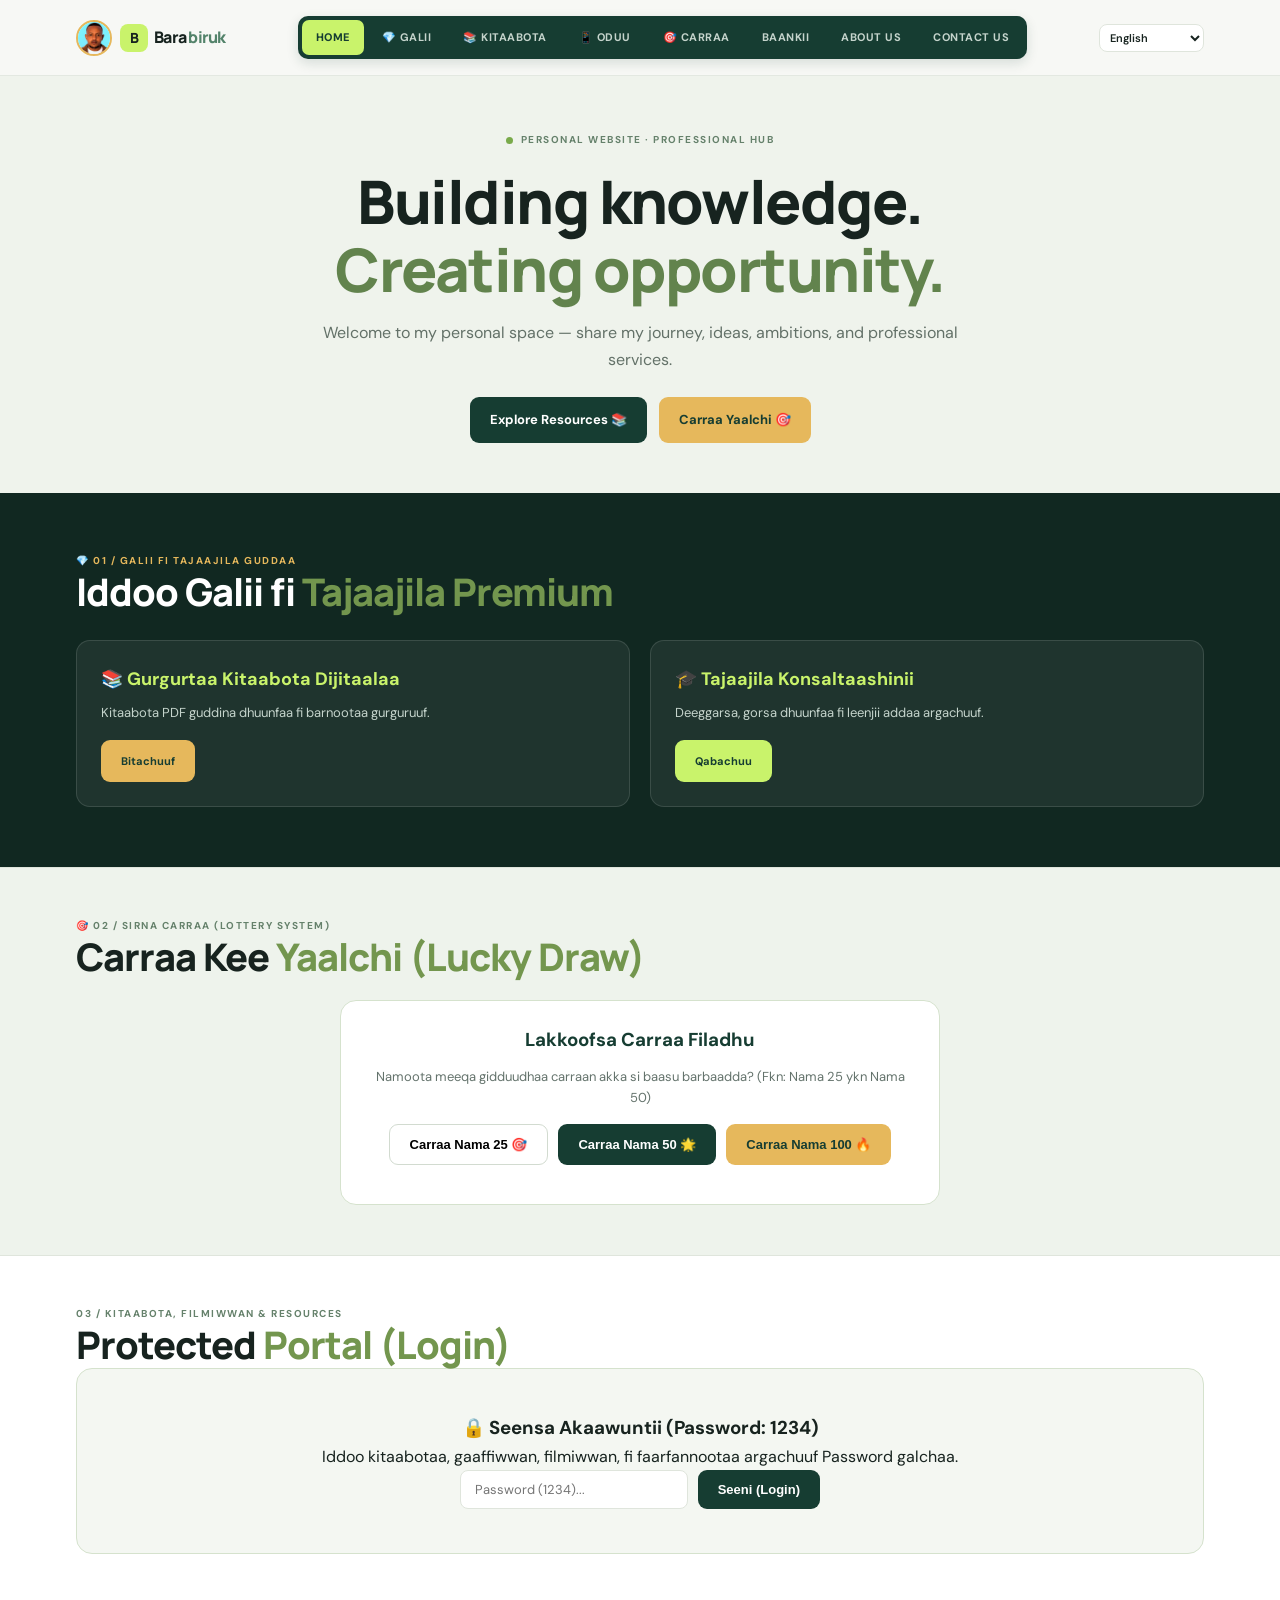
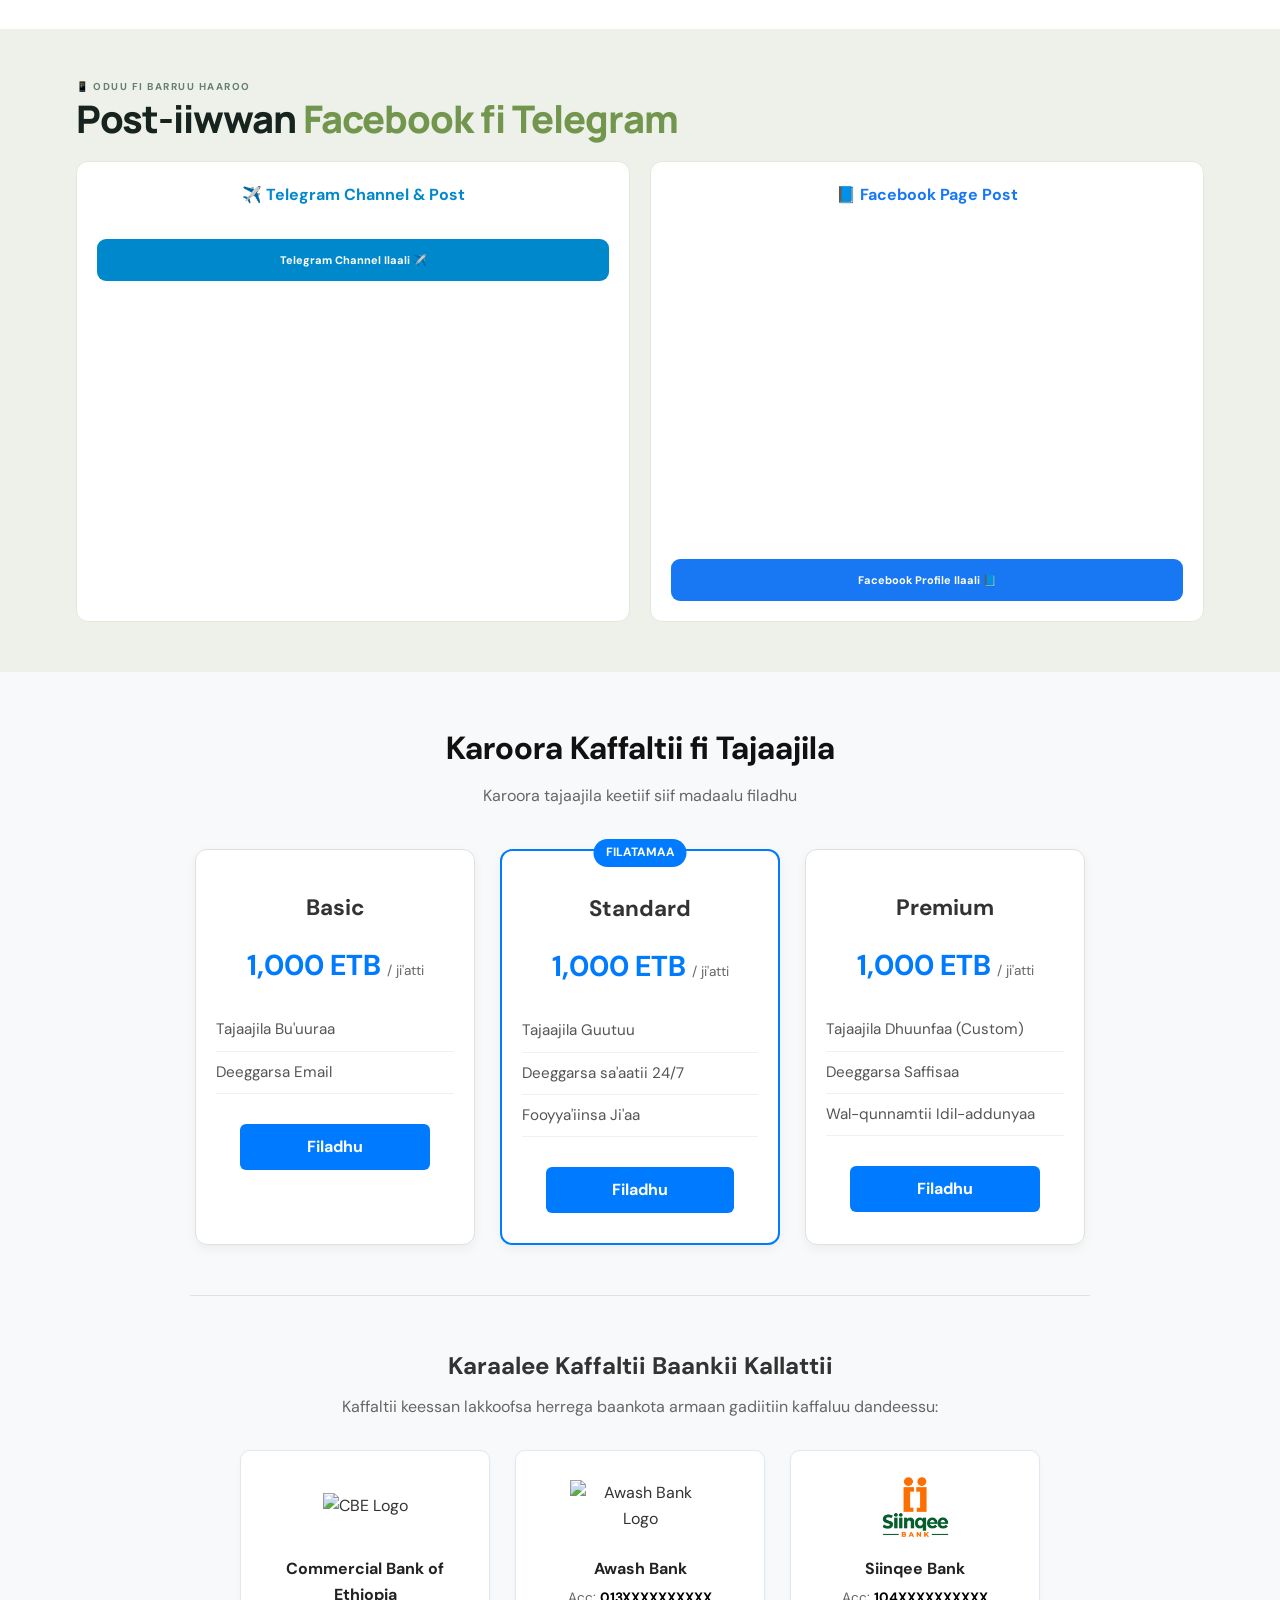
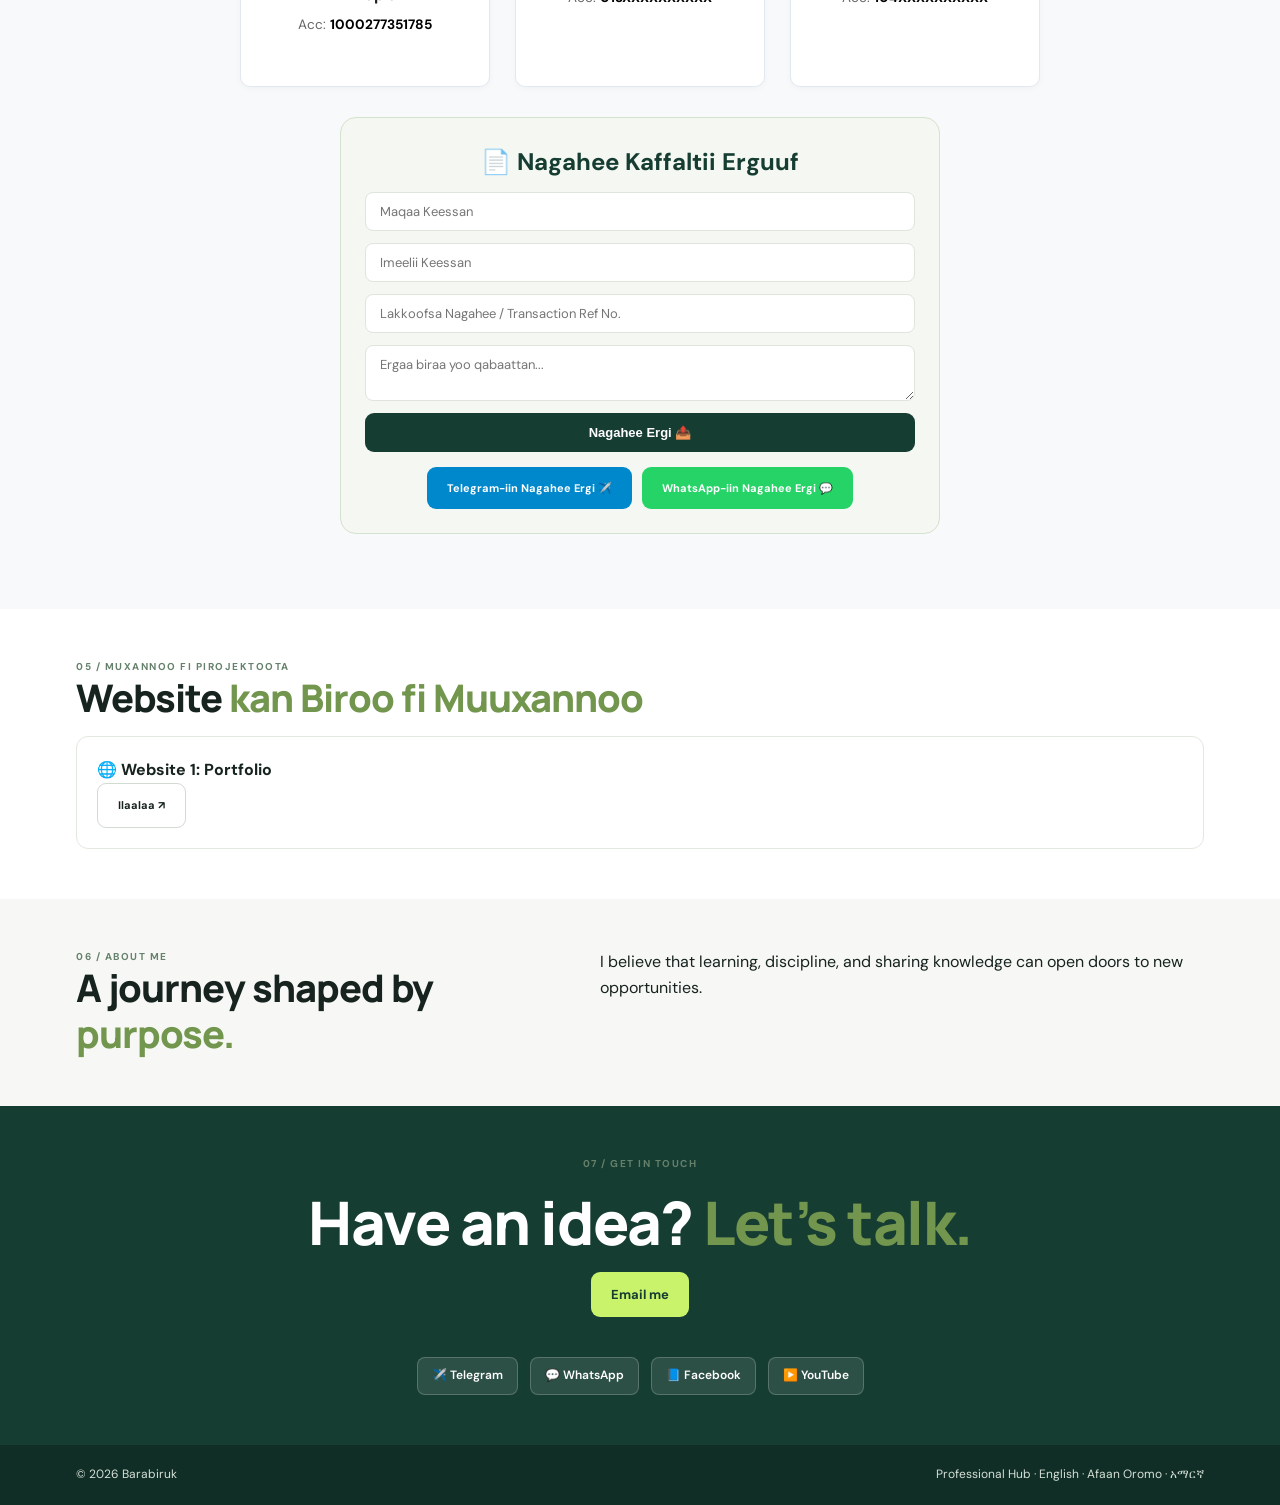
==== index.html @ 803f04e4 "Update index.html" ====
<!doctype html>
<html lang="en">
<head>
  <meta charset="utf-8">
  <meta name="viewport" content="width=device-width, initial-scale=1.0, maximum-scale=1.0, user-scalable=no">
  <meta name="description" content="Barabiruk Connect — Professional Hub">
  <meta name="theme-color" content="#f7f8f5">
  <title>Barabiruk Connect | Professional Hub</title>
  
  <!-- Chapa Checkout Script -->
  <script src="https://checkout.chapa.co/v1/inline.js"></script>

  <style>
    @import url('https://fonts.googleapis.com/css2?family=DM+Sans:wght@400;500;600;700&family=Manrope:wght@400;500;600;700;800&display=swap');

    :root{--ink:#17231f;--muted:#64736c;--paper:#f7f8f5;--green:#c9f36b;--deep:#163d32;--line:#dfe5dc;--white:#fff;--gold:#e6b85c;}
    
    *{box-sizing:border-box; margin:0; padding:0;}
    
    html, body {
      width: 100%;
      max-width: 100%;
      overflow-x: hidden !important;
      scroll-behavior: smooth;
      scroll-padding-top: 80px;
      background: var(--paper);
      color: var(--ink);
      font-family: 'DM Sans', Arial, sans-serif;
      line-height: 1.65;
    }

    #bg-canvas{position:fixed;top:0;left:0;width:100%;height:100%;z-index:-1;pointer-events:none;}

    a{color:inherit;text-decoration:none}
    
    .container{
      width: 100%;
      max-width: 1160px;
      padding-left: 16px;
      padding-right: 16px;
      margin-inline: auto;
    }
    
    .site-header{position:sticky;top:0;z-index:1000;background:rgba(247,248,245,.98);backdrop-filter:blur(14px);-webkit-backdrop-filter:blur(14px);border-bottom:1px solid rgba(223,229,220,.8)}
    .nav{height:75px;display:flex;align-items:center;justify-content:space-between;gap:15px;position:relative}
    
    .brand-group {display:flex; align-items:center; gap:8px;}
    .header-mini-avatar {
      width: 36px;
      height: 36px;
      border-radius: 50%;
      border: 2px solid var(--gold);
      object-fit: cover;
      cursor: pointer;
    }

    .brand{display:inline-flex;align-items:center;gap:6px;font-family:Manrope,sans-serif;font-size:16px;font-weight:800;letter-spacing:-.7px;white-space:nowrap}
    .brand-mark{display:grid;place-items:center;width:28px;height:28px;background:var(--green);border-radius:8px;font-size:14px}
    .brand-accent{color:#53836a;margin-left:2px}
    
    .nav-right{display:flex;align-items:center;gap:8px;}
    
    .custom-styled-navbar {
      display: flex;
      align-items: center;
      background: var(--deep);
      border-radius: 10px;
      padding: 4px;
      gap: 4px !important;
      box-shadow: 0 4px 12px rgba(22, 61, 50, 0.15);
    }

    .custom-styled-navbar .nav-item {
      color: #c5d4cc !important;
      font-weight: 700 !important;
      font-size: 11px !important;
      letter-spacing: 0.5px;
      text-transform: uppercase;
      padding: 8px 14px;
      text-decoration: none;
      border-radius: 7px;
      transition: all 0.25s ease;
      white-space: nowrap;
    }

    .custom-styled-navbar .nav-item:hover {
      color: #ffffff !important;
      background: rgba(255, 255, 255, 0.12);
    }

    .custom-styled-navbar .nav-item.active {
      background: var(--green) !important;
      color: var(--deep) !important;
      font-weight: 800 !important;
    }
    
    .language-picker select{border:1px solid var(--line);border-radius:8px;padding:5px 6px;background:#fff;color:var(--ink);font:600 11px 'DM Sans',sans-serif;cursor:pointer;outline:none}
    .menu-toggle{display:none;background:none;border:0;font-size:24px;color:var(--ink);cursor:pointer;padding:4px}

    .hero{position:relative;overflow:hidden;background:rgba(237,241,233,0.7);padding:50px 0}
    .hero-grid{position:relative;z-index:1;display:block;text-align:center;max-width:700px;margin:0 auto;}
    .eyebrow,.section-kicker{font-size:10px;font-weight:700;letter-spacing:1.5px;color:#65816b}
    .eyebrow{display:inline-flex;align-items:center;gap:8px}
    .eyebrow-dot{width:7px;height:7px;border-radius:50%;background:#79aa4a;display:inline-block}
    .hero h1,.section-title,.contact-inner h2{font-family:Manrope,sans-serif;font-size:clamp(32px,6vw,60px);line-height:1.12;letter-spacing:-1.5px;margin:16px 0 16px;font-weight:800}
    .hero h1 span{color:#62834d}
    .hero-text{color:#637168;font-size:16px;line-height:1.7;margin:0 auto;}
    .hero-actions{display:flex;gap:12px;align-items:center;justify-content:center;margin-top:24px;flex-wrap:wrap}
    
    .button{display:inline-flex;align-items:center;justify-content:center;gap:8px;padding:12px 20px;border-radius:9px;font-size:13px;font-weight:700;transition:transform .2s,background .2s;cursor:pointer;border:none;}
    .button-primary{background:var(--deep);color:#fff}
    .button-quiet{border:1px solid #d2dbd0;background:rgba(255,255,255,.8)}
    .button-gold{background:var(--gold);color:var(--deep);}
    .button-danger{background:#d9534f;color:#fff}

    .monetize-section {
      padding: 60px 0;
      background: #112821;
      color: #fff;
    }
    .monetize-grid {
      display: grid;
      grid-template-columns: repeat(auto-fit, minmax(260px, 1fr));
      gap: 20px;
      margin-top: 25px;
    }
    .monetize-card {
      background: rgba(255,255,255,0.06);
      border: 1px solid rgba(255,255,255,0.12);
      border-radius: 14px;
      padding: 24px;
    }
    .monetize-card h3 { font-size: 18px; color: var(--green); margin-bottom: 8px; }
    .monetize-card p { font-size: 13px; color: #c5d4cc; margin-bottom: 16px; }

    .lottery-section {
      padding: 50px 0;
      background: #eef3ec;
      border-top: 1px solid var(--line);
    }
    .lottery-box {
      background: #fff;
      border: 1px solid #d5e2cd;
      border-radius: 16px;
      padding: 24px;
      max-width: 600px;
      margin: 0 auto;
      text-align: center;
    }
    .lottery-result {
      margin-top: 15px;
      padding: 12px;
      background: #f0f4eb;
      border-radius: 8px;
      font-weight: 700;
      color: var(--deep);
      display: none;
    }

    .portal-section {
      padding: 50px 0;
      background: #ffffff;
      border-top: 1px solid var(--line);
    }
    .portal-box {
      background: #f4f7f2;
      border: 1px solid #d5e2cd;
      border-radius: 16px;
      padding: 24px;
      margin-bottom: 25px;
    }
    .lock-screen {
      text-align: center;
      padding: 20px 10px;
    }
    .password-input-group {
      display: inline-flex;
      gap: 10px;
      max-width: 360px;
      width: 100%;
    }
    .password-input-group input, .form-control, textarea.form-control {
      flex: 1;
      padding: 10px 14px;
      border: 1px solid var(--line);
      border-radius: 8px;
      font-size: 13px;
      outline: none;
      width: 100%;
      font-family: inherit;
    }
    .portal-content {
      display: none;
      margin-top: 20px;
    }
    .portal-grid {
      display: grid;
      grid-template-columns: repeat(auto-fit, minmax(280px, 1fr));
      gap: 20px;
      margin-top: 15px;
    }
    .portal-item {
      background: #fff;
      padding: 20px;
      border-radius: 12px;
      border: 1px solid #e3e8df;
    }

    /* Pricing & Banks Styles */
    .custom-pricing-wrapper {
      background-color: #f8f9fa;
      padding: 50px 20px;
      color: #333;
    }
    .pricing-header { text-align: center; margin-bottom: 40px; }
    .pricing-header h2 { font-size: 2rem; margin-bottom: 8px; color: #111; }
    .pricing-header p { color: #666; font-size: 1rem; }
    .pricing-cards-grid {
      display: flex;
      justify-content: center;
      gap: 25px;
      flex-wrap: wrap;
      max-width: 1100px;
      margin: 0 auto;
    }
    .pricing-card-item {
      background: #ffffff;
      border: 1px solid #e0e0e0;
      border-radius: 12px;
      padding: 30px 20px;
      width: 280px;
      text-align: center;
      position: relative;
      box-shadow: 0 4px 12px rgba(0,0,0,0.05);
      transition: transform 0.3s ease, box-shadow 0.3s ease;
    }
    .pricing-card-item:hover { transform: translateY(-5px); box-shadow: 0 8px 20px rgba(0,0,0,0.1); }
    .pricing-card-item.popular { border: 2px solid #007bff; }
    .badge {
      position: absolute; top: -12px; left: 50%; transform: translateX(-50%);
      background: #007bff; color: #fff; font-size: 0.75rem; font-weight: bold;
      padding: 4px 12px; border-radius: 20px; text-transform: uppercase;
    }
    .pricing-card-item h3 { margin-top: 10px; font-size: 1.4rem; }
    .price-tag { font-size: 1.8rem; font-weight: bold; color: #007bff; margin: 15px 0; }
    .price-tag span { font-size: 0.85rem; color: #666; font-weight: normal; }
    .feature-list { list-style: none; padding: 0; margin: 20px 0 30px 0; text-align: left; }
    .feature-list li { padding: 8px 0; border-bottom: 1px solid #f0f0f0; font-size: 0.95rem; color: #555; }
    .select-plan-btn {
      display: inline-block; width: 80%; padding: 10px 0; background-color: #007bff;
      color: #ffffff; text-decoration: none; border-radius: 6px; font-weight: bold; transition: background-color 0.2s;
    }
    .select-plan-btn:hover { background-color: #0056b3; }

    .section-divider { border: 0; height: 1px; background: #e0e0e0; margin: 50px auto; max-width: 900px; }
    .bank-section-container { text-align: center; max-width: 1000px; margin: 0 auto; }
    .bank-section-container h3 { font-size: 1.5rem; margin-bottom: 8px; }
    .bank-section-container p { color: #666; margin-bottom: 30px; }
    .bank-logos-grid { display: flex; justify-content: center; gap: 25px; flex-wrap: wrap; }
    .bank-box {
      background: #ffffff; border: 1px solid #e2e8f0; border-radius: 10px; padding: 20px;
      width: 250px; display: flex; flex-direction: column; align-items: center; box-shadow: 0 2px 6px rgba(0,0,0,0.03);
    }
    .logo-wrapper { height: 70px; display: flex; align-items: center; justify-content: center; margin-bottom: 15px; }
    .bank-logo-img { max-height: 100%; max-width: 140px; object-fit: contain; }
    .bank-info h4 { margin: 0 0 5px 0; font-size: 1rem; color: #222; }
    .acc-number { font-size: 0.85rem; color: #555; margin: 0; }
    .acc-number span { font-weight: bold; color: #000; }

    .section{padding:50px 0}
    .two-column{display:grid;grid-template-columns:.9fr 1.1fr;gap:30px}
    .section-title{font-size:clamp(26px,4vw,38px);letter-spacing:-1px;margin:0;line-height:1.2}
    .section-title em,.contact-inner h2 em{font-style:normal;color:#73964e}

    .contact-section{background:var(--deep);color:white;padding:50px 0;text-align:center}
    .contact-socials { display: flex; justify-content: center; gap: 12px; margin-top: 20px; flex-wrap: wrap; }
    .contact-social-btn {
      display: inline-flex; align-items: center; gap: 6px; padding: 8px 14px;
      background: rgba(255,255,255,0.1); border: 1px solid rgba(255,255,255,0.2);
      border-radius: 8px; color: #fff; font-size: 12px; font-weight: 600; transition: background 0.2s;
    }
    .contact-social-btn:hover { background: rgba(255,255,255,0.25); }

    .footer{background:#102e26;color:#d5e0d8;padding:20px 0;font-size:12px}
    .footer-inner{display:flex;align-items:center;justify-content:space-between;gap:10px;flex-wrap:wrap}

    @media(max-width:1150px){
      .menu-toggle{display:block !important;}
      .custom-styled-navbar {
        display:none; position:absolute; top:75px; left:0; width:100%;
        background:var(--deep); flex-direction:column; align-items:flex-start !important;
        padding:15px; gap:8px !important; border-bottom:2px solid var(--line);
        box-shadow:0 15px 25px rgba(0,0,0,0.1); z-index:999; border-radius:0;
      }
      .custom-styled-navbar.open{display:flex !important;}
      .custom-styled-navbar .nav-item { width: 100%; text-align: left; padding: 10px 16px; }
      .password-input-group{flex-direction:column;}
    }
  </style>
</head>
<body>

  <canvas id="bg-canvas"></canvas>

  <header class="site-header">
    <div class="container nav">
      <div class="brand-group">
        <img src="bura.jpg" alt="Barabiruk" class="header-mini-avatar" id="profileMenuToggle" onerror="this.src='https://via.placeholder.com/36x36/102a43/ffffff?text=B'">
        <a href="#home" class="brand">
          <span class="brand-mark">B</span>
          <span>Bara<span class="brand-accent">biruk</span></span>
        </a>
      </div>

      <nav class="nav-links custom-styled-navbar" id="navLinks">
        <a href="#home" class="nav-item active" data-i18n="navHome">HOME</a>
        <a href="#monetize" class="nav-item" data-i18n="navIncome">💎 GALII</a>
        <a href="#portal" class="nav-item" data-i18n="navBooks">📚 KITAABOTA</a>
        <a href="#social-feeds" class="nav-item">📱 ODUU</a>
        <a href="#lottery" class="nav-item" data-i18n="navLottery">🎯 CARRAA</a>
        <a href="#payment-and-pricing-section" class="nav-item" data-i18n="navBank">BAANKII</a>
        <a href="#about" class="nav-item" data-i18n="navAbout">ABOUT US</a>
        <a href="#contact" class="nav-item" data-i18n="navContact">CONTACT US</a>
      </nav>
      
      <div class="nav-right">
        <div class="language-picker">
          <select id="languageSelect" aria-label="Select Language">
            <option value="en">English</option>
            <option value="om">Afaan Oromo</option>
            <option value="am">አማርኛ</option>
          </select>
        </div>
        <button class="menu-toggle" id="menuToggle" aria-label="Toggle menu">☰</button>
      </div>
    </div>
  </header>

  <main>
    <section class="hero" id="home">
      <div class="container hero-grid">
        <div class="hero-copy">
          <div class="eyebrow">
            <span class="eyebrow-dot"></span>
            <span data-i18n="eyebrow">PERSONAL WEBSITE · PROFESSIONAL HUB</span>
          </div>
          <h1 data-i18n="heroTitle">Building knowledge.<br><span>Creating opportunity.</span></h1>
          <p class="hero-text" data-i18n="heroText">Welcome to my personal space — share my journey, ideas, ambitions, and professional services.</p>
          <div class="hero-actions">
            <a href="#portal" class="button button-primary" data-i18n="exploreBtn">Explore Resources 📚</a>
            <a href="#lottery" class="button button-gold" data-i18n="tryLotteryBtn">Carraa Yaalchi 🎯</a>
          </div>
        </div>
      </div>
    </section>

    <!-- GALII -->
    <section class="monetize-section" id="monetize">
      <div class="container">
        <div class="section-kicker" style="color:var(--gold);" data-i18n="mKicker">💎 01 / GALII FI TAJAAJILA GUDDAA</div>
        <h2 class="section-title" style="color:#fff;" data-i18n="mTitle">Iddoo Galii fi <em>Tajaajila Premium</em></h2>
        <div class="monetize-grid">
          <div class="monetize-card">
            <h3 data-i18n="mCard1Title">📚 Gurgurtaa Kitaabota Dijitaalaa</h3>
            <p data-i18n="mCard1Text">Kitaabota PDF guddina dhuunfaa fi barnootaa gurguruuf.</p>
            <a href="#payment-and-pricing-section" class="button button-gold" style="font-size:11px;" data-i18n="buyBtn">Bitachuuf</a>
          </div>
          <div class="monetize-card">
            <h3 data-i18n="mCard2Title">🎓 Tajaajila Konsaltaashinii</h3>
            <p data-i18n="mCard2Text">Deeggarsa, gorsa dhuunfaa fi leenjii addaa argachuuf.</p>
            <a href="#contact" class="button button-primary" style="background:var(--green); color:var(--deep); font-size:11px;" data-i18n="bookBtn">Qabachuu</a>
          </div>
        </div>
      </div>
    </section>

    <!-- CARRAA (LOTTERY) -->
    <section class="lottery-section" id="lottery">
      <div class="container">
        <div class="section-kicker" data-i18n="lKicker">🎯 02 / SIRNA CARRAA (LOTTERY SYSTEM)</div>
        <h2 class="section-title" style="margin-bottom:20px;" data-i18n="lTitle">Carraa Kee <em>Yaalchi (Lucky Draw)</em></h2>
        
        <div class="lottery-box">
          <h3 style="color:var(--deep); margin-bottom:10px;" data-i18n="lBoxTitle">Lakkoofsa Carraa Filadhu</h3>
          <p style="font-size:13px; color:var(--muted); margin-bottom:15px;" data-i18n="lBoxSub">Namoota meeqa gidduudhaa carraan akka si baasu barbaadda? (Fkn: Nama 25 ykn Nama 50)</p>
          
          <div style="display:flex; gap:10px; justify-content:center; margin-bottom:15px; flex-wrap:wrap;">
            <button class="button button-quiet" onclick="runLottery(25)" data-i18n="lBtn25">Carraa Nama 25 🎯</button>
            <button class="button button-primary" onclick="runLottery(50)" data-i18n="lBtn50">Carraa Nama 50 🌟</button>
            <button class="button button-gold" onclick="runLottery(100)" data-i18n="lBtn100">Carraa Nama 100 🔥</button>
          </div>

          <div id="lotteryResult" class="lottery-result"></div>
        </div>
      </div>
    </section>

    <!-- PRIVATE PORTAL -->
    <section class="portal-section" id="portal">
      <div class="container">
        <div class="section-kicker" data-i18n="pKicker">03 / KITAABOTA, FILMIWWAN & RESOURCES</div>
        <h2 class="section-title" data-i18n="pTitle">Protected <em>Portal (Login)</em></h2>

        <div class="portal-box" id="lockBox">
          <div class="lock-screen">
            <h3 data-i18n="pLockTitle">🔒 Seensa Akaawuntii (Password: 1234)</h3>
            <p data-i18n="pLockSub">Iddoo kitaabotaa, gaaffiwwan, filmiwwan, fi faarfannootaa argachuuf Password galchaa.</p>
            <div class="password-input-group">
              <input type="password" id="hubPassword" placeholder="Password (1234)...">
              <button class="button button-primary" onclick="loginUser()" data-i18n="loginBtn">Seeni (Login)</button>
            </div>
            <p id="errorMsg" style="color:red; font-size:11px; margin-top:8px; display:none;" data-i18n="pError">Password dogoggora! Irra deebi'aa yaalaa.</p>
          </div>
        </div>

        <div class="portal-content" id="portalContent">
          <div style="display:flex; justify-content:space-between; align-items:center; margin-bottom:20px;">
            <p style="color:var(--deep); font-weight:700;" data-i18n="welcomeMsg">🟢 Baga Gara Dashboard Dhuunfaa Dhuftan!</p>
            <button class="button button-danger" onclick="logoutUser()" data-i18n="logoutBtn">Bahi (Logout) 🚪</button>
          </div>

          <div class="portal-grid">
            <div class="portal-item">
              <h4 data-i18n="pBookTitle">📚 Iddoo Kitaabotaa (PDF)</h4>
              <p data-i18n="pBookSub">Kitaabota PDF buusuuf qophaayeera.</p>
              <div style="display:flex; flex-direction:column; gap:8px; margin-top:10px;">
                <a href="Mindset_ The New Psychology of Success 1_260322_100016.pdf" download class="button button-quiet" style="font-size:11px;">📖 1.Mindset_ The New Psychology of Success download /ማውረድ/ Buusuu 📥</a>
                <a href="Learn the Latest Tech Skills; Advance Your Career _ Udacity(7).PDF" download class="button button-quiet" style="font-size:11px;">📖 2.Learn the Latest Tech Skills  download/ማውረድ/ Buusuu 📥</a>
             </div>
            </div>

            <div class="portal-item">
              <h4 data-i18n="pMovieTitle">🎬 Iddoo Filmiwwanii & Viidiyoo</h4>
              <p data-i18n="pMovieSub">Filmiwwan fi sagantaa barnootaa addaa.</p>
              <div style="margin-top:10px;">
                <iframe style="width:100%; height:160px; border-radius:8px; border:none;" src="https://www.youtube.com/embed/tgbNymZ7vqY" title="Video Player" allowfullscreen></iframe>
              </div>
            </div>

            <div class="portal-item">
              <h4 data-i18n="pMusicTitle">🎵 Faarfannaa / Music Player</h4>
              <p data-i18n="pMusicSub">Faayila sagalee dhaggeeffadhaa:</p>
              <div style="margin-top:10px;">
                <p style="font-size:11px; font-weight:700; color:var(--deep);">🎶 Faarfannaa 01</p>
                <audio controls style="width:100%; margin-top:4px;">
                  <source src="faarfannaa1.mp3" type="audio/mpeg">
                  Browser kee audio kana hin deeggaru.
                </audio>
              </div>
            </div>
          </div>
        </div>
      </div>
    </section>

    <!-- SOCIAL MEDIA FEEDS SECTION (FIXED EMBEDS) -->
    <section class="section" id="social-feeds" style="background:#edf1e9;">
      <div class="container">
        <div class="section-kicker">📱 ODUU FI BARRUU HAAROO</div>
        <h2 class="section-title">Post-iiwwan <em>Facebook fi Telegram</em></h2>
        
        <div class="portal-grid" style="margin-top:20px;">
          <!-- TELEGRAM BOX -->
          <div class="portal-item" style="text-align:center;">
            <h3 style="color:#0088cc; margin-bottom:15px; font-size:16px;">✈️ Telegram Channel & Post</h3>
            <div style="display:flex; justify-content:center; overflow:hidden; border-radius:8px;">
              <script async src="https://telegram.org/js/telegram-widget.js?22" data-telegram-post="BRKJMBLCH/1" data-width="100%"></script>
            </div>
            <div style="margin-top:15px;">
              <a href="https://t.me/BRKJMBLCH" target="_blank" class="button" style="background:#0088cc; color:#fff; font-size:11px; width:100%;">Telegram Channel Ilaali ✈️</a>
            </div>
          </div>

          <!-- FACEBOOK BOX -->
          <div class="portal-item" style="text-align:center;">
            <h3 style="color:#1877f2; margin-bottom:15px; font-size:16px;">📘 Facebook Page Post</h3>
            <div style="width:100%; overflow:hidden; display:flex; justify-content:center;">
              <iframe src="https://www.facebook.com/plugins/post.php?href=https%3A%2F%2Fwww.facebook.com%2Fbiruk.ajema.92&show_text=true&width=300" width="100%" height="320" style="border:none;overflow:hidden;max-width:500px;" scrolling="no" frameborder="0" allowfullscreen="true" allow="autoplay; clipboard-write; encrypted-media; picture-in-picture; web-share"></iframe>
            </div>
            <div style="margin-top:15px;">
              <a href="https://www.facebook.com/biruk.ajema.92" target="_blank" class="button" style="background:#1877f2; color:#fff; font-size:11px; width:100%;">Facebook Profile Ilaali 📘</a>
            </div>
          </div>
        </div>
      </div>
    </section>

    <!-- SECTION PRICING & BANK DETAILS -->
    <section id="payment-and-pricing-section" class="custom-pricing-wrapper">
      <div class="pricing-header">
        <h2>Karoora Kaffaltii fi Tajaajila</h2>
        <p>Karoora tajaajila keetiif siif madaalu filadhu</p>
      </div>

      <div class="pricing-cards-grid">
        <div class="pricing-card-item">
          <h3>Basic</h3>
          <div class="price-tag">1,000 ETB <span>/ ji'atti</span></div>
          <ul class="feature-list">
            <li>Tajaajila Bu'uuraa</li>
            <li>Deeggarsa Email</li>
          </ul>
          <a href="#bank-details" class="select-plan-btn">Filadhu</a>
        </div>

        <div class="pricing-card-item popular">
          <div class="badge">Filatamaa</div>
          <h3>Standard</h3>
          <div class="price-tag">1,000 ETB <span>/ ji'atti</span></div>
          <ul class="feature-list">
            <li>Tajaajila Guutuu</li>
            <li>Deeggarsa sa'aatii 24/7</li>
            <li>Fooyya'iinsa Ji'aa</li>
          </ul>
          <a href="#bank-details" class="select-plan-btn">Filadhu</a>
        </div>

        <div class="pricing-card-item">
          <h3>Premium</h3>
          <div class="price-tag">1,000 ETB <span>/ ji'atti</span></div>
          <ul class="feature-list">
            <li>Tajaajila Dhuunfaa (Custom)</li>
            <li>Deeggarsa Saffisaa</li>
            <li>Wal-qunnamtii Idil-addunyaa</li>
          </ul>
          <a href="#bank-details" class="select-plan-btn">Filadhu</a>
        </div>
      </div>

      <hr class="section-divider">

      <div id="bank-details" class="bank-section-container">
        <h3>Karaalee Kaffaltii Baankii Kallattii</h3>
        <p>Kaffaltii keessan lakkoofsa herrega baankota armaan gadiitiin kaffaluu dandeessu:</p>

        <div class="bank-logos-grid">
          <!-- CBE -->
          <div class="bank-box">
            <div class="logo-wrapper">
              <img src="https://commons.wikimedia.org/wiki/Special:FilePath/LOGO_OF_COMMERCIAL_BANK_OF_ETHIOPIA_(BAANKII_DALDALA_ITIYOOPHIYAA).jpg" alt="CBE Logo" class="bank-logo-img">
            </div>
            <div class="bank-info">
              <h4>Commercial Bank of Ethiopia</h4>
              <p class="acc-number">Acc: <span>1000277351785</span></p>
            </div>
          </div>

          <!-- Awash Bank -->
          <div class="bank-box">
            <div class="logo-wrapper">
              <img src="https://commons.wikimedia.org/wiki/Special:FilePath/Awash_International_Bank.png" alt="Awash Bank Logo" class="bank-logo-img">
            </div>
            <div class="bank-info">
              <h4>Awash Bank</h4>
              <p class="acc-number">Acc: <span>013XXXXXXXXXX</span></p>
            </div>
          </div>

          <!-- Siinqee Bank -->
          <div class="bank-box">
            <div class="logo-wrapper">
              <img src="Siinqee.png" alt="Siinqee Bank Logo" class="bank-logo-img">
            </div>
            <div class="bank-info">
              <h4>Siinqee Bank</h4>
              <p class="acc-number">Acc: <span>104XXXXXXXXXX</span></p>
            </div>
          </div>
        </div>

        <div class="portal-box" style="margin-top:30px; text-align:left; max-width:600px; margin-inline:auto;">
          <h3 style="color:var(--deep); margin-bottom:10px; text-align:center;" data-i18n="bFormTitle">📄 Nagahee Kaffaltii Erguuf</h3>
          <form action="https://formspree.io/f/xppqopar" method="POST" style="display:grid; gap:12px;">
            <input type="text" name="name" class="form-control" placeholder="Maqaa Keessan" required id="nameInput">
            <input type="email" name="email" class="form-control" placeholder="Imeelii Keessan" required id="emailInput">
            <input type="text" name="transaction_ref" class="form-control" placeholder="Lakkoofsa Nagahee / Transaction Ref No." required>
            <textarea name="message" class="form-control" rows="2" placeholder="Ergaa biraa yoo qabaattan..."></textarea>
            <button type="submit" class="button button-primary" style="width:100%;" data-i18n="sendReceiptBtn">Nagahee Ergi 📤</button>
          </form>

          <div style="display:flex; gap:10px; flex-wrap:wrap; justify-content:center; margin-top:15px;">
            <a href="https://t.me/BRKJMBLCH" target="_blank" class="button" style="background:#0088cc; color:#fff; font-size:11px;">Telegram-iin Nagahee Ergi ✈️</a>
            <a href="https://wa.me/251900000000?text=Akam,%20nagahee%20kaffaltii%20qabadheen%20dhufe." target="_blank" class="button" style="background:#25D366; color:#fff; font-size:11px;">WhatsApp-iin Nagahee Ergi 💬</a>
          </div>
        </div>
      </div>
    </section>

    <!-- MUXANNOO -->
    <section class="section" id="experience" style="background:#fff;">
      <div class="container">
        <div class="section-kicker" data-i18n="eKicker">05 / MUXANNOO FI PIROJEKTOOTA</div>
        <h2 class="section-title" data-i18n="eTitle">Website <em>kan Biroo fi Muuxannoo</em></h2>
        <div class="portal-grid">
          <div class="portal-item">
            <h4 data-i18n="eSite1">🌐 Website 1: Portfolio</h4>
            <a href="https://barabiruk.github.io" target="_blank" class="button button-quiet" style="font-size:11px;" data-i18n="viewBtn">Ilaalaa ↗</a>
          </div>
        </div>
      </div>
    </section>

    <section class="section" id="about">
      <div class="container two-column">
        <div>
          <div class="section-kicker" data-i18n="aKicker">06 / ABOUT ME</div>
          <h2 class="section-title" data-i18n="aTitle">A journey shaped by <em>purpose.</em></h2>
        </div>
        <div class="section-content">
          <p data-i18n="aText">I believe that learning, discipline, and sharing knowledge can open doors to new opportunities.</p>
        </div>
      </div>
    </section>

    <section class="contact-section" id="contact">
      <div class="container contact-inner">
        <div class="section-kicker" data-i18n="cKicker">07 / GET IN TOUCH</div>
        <h2 data-i18n="cTitle">Have an idea? <em>Let’s talk.</em></h2>
        <a href="mailto:barabiruuk@gmail.com" class="button button-primary" style="background:#c9f36b; color:#163d32; margin-bottom:20px;" data-i18n="cEmailBtn">Email me</a>
        
        <div class="contact-socials">
          <a href="https://t.me/BRKJMBLCH" target="_blank" class="contact-social-btn">✈️ Telegram</a>
          <a href="https://wa.me/251900000000" target="_blank" class="contact-social-btn">💬 WhatsApp</a>
          <a href="https://www.facebook.com/biruk.ajema.92" target="_blank" class="contact-social-btn">📘 Facebook</a>
          <a href="https://youtube.com/@BirukAjemaBalcha" target="_blank" class="contact-social-btn">▶️ YouTube</a>
        </div>
      </div>
    </section>
  </main>

  <footer class="footer">
    <div class="container footer-inner">
      <span>© <span id="year"></span> Barabiruk</span>
      <span>Professional Hub · English · Afaan Oromo · አማርኛ</span>
    </div>
  </footer>

  <script>
    const translations = {
      en: {
        navHome: "HOME", navIncome: "💎 INCOME", navBooks: "📚 BOOKS", navLottery: "🎯 LOTTERY", 
        navBank: "BANK & RECEIPT", navAbout: "ABOUT US", navContact: "CONTACT US",
        eyebrow: "PERSONAL WEBSITE · PROFESSIONAL HUB",
        heroTitle: 'Building knowledge.<br><span>Creating opportunity.</span>',
        heroText: "Welcome to my personal space — share my journey, ideas, ambitions, and professional services.",
        exploreBtn: "Explore Resources 📚", tryLotteryBtn: "Try Lottery 🎯",
        mKicker: "💎 01 / HIGH INCOME & SERVICES", mTitle: 'Income & <em>Premium Services</em>',
        mCard1Title: "📚 Digital Books Store", mCard1Text: "Sell personal growth and educational PDF books.", buyBtn: "Buy Now",
        mCard2Title: "🎓 Consulting Service", mCard2Text: "Get professional support, personal advice, and special training.", bookBtn: "Book Now",
        lKicker: "🎯 02 / LOTTERY SYSTEM", lTitle: 'Try Your <em>Lucky Draw</em>',
        lBoxTitle: "Select Lottery Pool", lBoxSub: "How many participants in your lucky draw? (e.g. 25 or 50 people)",
        lBtn25: "25 People Draw 🎯", lBtn50: "50 People Draw 🌟", lBtn100: "100 People Draw 🔥",
        pKicker: "03 / BOOKS, MOVIES & RESOURCES", pTitle: 'Protected <em>Portal (Login)</em>',
        pLockTitle: "🔒 Account Login (Password: 1234)", pLockSub: "Enter password to access books, questions, movies, and music.",
        loginBtn: "Login", pError: "Incorrect password! Please try again.", welcomeMsg: "🟢 Welcome to your Private Dashboard!",
        logoutBtn: "Logout 🚪", pBookTitle: "📚 Books Library", pBookSub: "PDF books ready for download.", downloadPdfBtn: "Download PDF",
        pMovieTitle: "🎬 Movies & Videos", pMovieSub: "Special movies and educational video content.", watchBtn: "Watch",
        pMusicTitle: "🎵 Gospel & Songs", pMusicSub: "Listen to audio files:",
        bKicker: "04 / PAYMENT & BANK DETAILS", bTitle: 'Three <em>Bank Account Numbers</em>',
        bFormTitle: "📄 Send Payment Receipt", sendReceiptBtn: "Send Receipt 📤",
        eKicker: "05 / EXPERIENCE & PROJECTS", eTitle: 'Other <em>Websites & Experience</em>', eSite1: "🌐 Website 1: Portfolio", viewBtn: "View ↗",
        aKicker: "06 / ABOUT ME", aTitle: 'A journey shaped by <em>purpose.</em>', aText: "I believe that learning, discipline, and sharing knowledge can open doors to new opportunities.",
        cKicker: "07 / GET IN TOUCH", cTitle: 'Have an idea? <em>Let’s talk.</em>', cEmailBtn: "Email me"
      },
      om: {
        navHome: "HOME", navIncome: "💎 GALII", navBooks: "📚 KITAABOTA", navLottery: "🎯 CARRAA", 
        navBank: "BAANKII", navAbout: "ABOUT US", navContact: "CONTACT US",
        eyebrow: "WEBSITE DHUNFAA · PROFESSIONAL HUB",
        heroTitle: 'Beekumsa ijaaruu.<br><span>Carraa uumuu.</span>',
        heroText: "Baga gara iddoo dhuunfaa koo dhuftan — imala koo, yaadota koo, hawwii koo fi tajaajila koo itti qooddachuuf.",
        exploreBtn: "Qabiyyee Ilaali 📚", tryLotteryBtn: "Carraa Yaalchi 🎯",
        mKicker: "💎 01 / GALII FI TAJAAJILA GUDDAA", mTitle: 'Iddoo Galii fi <em>Tajaajila Premium</em>',
        mCard1Title: "📚 Gurgurtaa Kitaabota Dijitaalaa", mCard1Text: "Kitaabota PDF guddina dhuunfaa fi barnootaa gurguruuf.", buyBtn: "Bitachuuf",
        mCard2Title: "🎓 Tajaajila Konsaltaashinii", mCard2Text: "Deeggarsa, gorsa dhuunfaa fi leenjii addaa argachuuf.", bookBtn: "Qabachuu",
        lKicker: "🎯 02 / SIRNA CARRAA (LOTTERY SYSTEM)", lTitle: 'Carraa Kee <em>Yaalchi (Lucky Draw)</em>',
        lBoxTitle: "Lakkoofsa Carraa Filadhu", lBoxSub: "Namoota meeqa gidduudhaa carraan akka si baasu barbaadda? (Fkn: Nama 25 ykn Nama 50)",
        lBtn25: "Carraa Nama 25 🎯", lBtn50: "Carraa Nama 50 🌟", lBtn100: "Carraa Nama 100 🔥",
        pKicker: "03 / KITAABOTA, FILMIWWAN & RESOURCES", pTitle: 'Protected <em>Portal (Login)</em>',
        pLockTitle: "🔒 Seensa Akaawuntii (Password: 1234)", pLockSub: "Iddoo kitaabotaa, gaaffiwwan, filmiwwan, fi faarfannootaa argachuuf Password galchaa.",
        loginBtn: "Seeni", pError: "Password dogoggora! Irra deebi'aa yaalaa.", welcomeMsg: "🟢 Baga Gara Dashboard Dhuunfaa Dhuftan!",
        logoutBtn: "Bahi 🚪", pBookTitle: "📚 Iddoo Kitaabotaa", pBookSub: "Kitaabota PDF buusuuf qophaayeera.", downloadPdfBtn: "PDF Buusuu",
        pMovieTitle: "🎬 Iddoo Filmiwwanii & Viidiyoo", pMovieSub: "Filmiwwan fi sagantaa barnootaa addaa.", watchBtn: "Ilaaluu",
        pMusicTitle: "🎵 Faarfannaa / Sirboota", pMusicSub: "Faayila sagalee dhaggeeffadhaa:",
        bKicker: "04 / KAFFALTII FI BAANKII", bTitle: 'Lakkoofsa <em>Herrega Baankii Sadii</em>',
        bFormTitle: "📄 Nagahee Kaffaltii Erguuf", sendReceiptBtn: "Nagahee Ergi 📤",
        eKicker: "05 / MUXANNOO FI PIROJEKTOOTA", eTitle: 'Website <em>kan Biroo fi Muuxannoo</em>', eSite1: "🌐 Website 1: Portfolio", viewBtn: "Ilaalaa ↗",
        aKicker: "06 / WAA'EE KOO", aTitle: 'Imala kaayyoon <em>qajeelfame.</em>', aText: "Barumsi, of eeggannoon hojjechuu fi beekumsa qooduun carraa haaraa bana.",
        cKicker: "07 / NA QUUNNAMAA", cTitle: 'Yaada qabdaa? <em>Haa haasofnu.</em>', cEmailBtn: "Imeelii naaf ergi"
      },
      am: {
        navHome: "HOME", navIncome: "💎 ገቢ", navBooks: "📚 መጻሕፍት", navLottery: "🎯 ዕድል (ሎተሪ)", 
        navBank: "ባንክ እና ደረሰኝ", navAbout: "ስለ እኔ", navContact: "ያግኙኝ",
        eyebrow: "የ የግል ድረ ገጽ · ፕሮፌሽናል ማዕከል",
        heroTitle: 'እውቀትን መገንባት።<br><span>እድልን መፍጠር።</span>',
        heroText: "ወደ የግል ድረ ገጼ እንኳን በደህና መጡ — ጉዞዬን፣ ሀሳቦቼን፣ ምኞቶቼን እና አገልግሎቶቼን የማካፍልበት ቦታ ነው።",
        exploreBtn: "ይዘቶችን ይመልከቱ 📚", tryLotteryBtn: "ዕድልዎን ይሞክሩ 🎯",
        mKicker: "💎 01 / ከፍተኛ ገቢ እና አገልግሎቶች", mTitle: 'የገቢ እና <em>ፕሪሚየም አገልግሎቶች</em>',
        mCard1Title: "📚 የዲጂታል መጻሕፍት መደብር", mCard1Text: "ለግል እድገትና ትምህርት የሚሆኑ የPDF መጻሕፍትን ለመሸጥ።", buyBtn: "ለመግዛት",
        mCard2Title: "🎓 የካውንስሊንግ አገልግሎት", mCard2Text: "የሙያ ድጋፍ፣ የግል ምክር እና ልዩ ስልጠና ለማግኘት።", bookBtn: "ቀጠሮ ለመያዝ",
        lKicker: "🎯 02 / የዕድል ስነ-ስርዓት (ሎተሪ)", lTitle: 'ዕድልዎን <em>ይሞክሩ (Lucky Draw)</em>',
        lBoxTitle: "የዕድል ቁጥር ይምረጡ", lBoxSub: "ከስንት ሰዎች መካከል ዕድሉ እንዲወጣልዎት ይፈልጋሉ? (ምሳሌ፡ 25 ወይም 50 ሰዎች)",
        lBtn25: "የ25 ሰዎች ዕድል 🎯", lBtn50: "የ50 ሰዎች ዕድል 🌟", lBtn100: "የ100 ሰዎች ዕድል 🔥",
        pKicker: "03 / መጻሕፍት፣ ፊልሞች እና ግብአቶች", pTitle: 'የተጠበቀ <em>ፖርታል (መግቢያ)</em>',
        pLockTitle: "🔒 የመለያ መግቢያ (የይለፍ ቃል፡ 1234)", pLockSub: "መጻሕፍትን፣ ጥያቄዎችን፣ ፊልሞችን እና መዝሙራትን ለማግኘት የይለፍ ቃል ያስገቡ።",
        loginBtn: "ግቡ", pError: "የተሳሳተ የይለፍ ቃል! እባክዎ እንደገና ይሞክሩ።", welcomeMsg: "🟢 ወደ የግል ዳሽቦርድዎ እንኳን በደህና መጡ!",
        logoutBtn: "ውጣ 🚪", pBookTitle: "📚 የመጻሕፍት ቤተ-መጽሐፍት", pBookSub: "የPDF መጻሕፍት ለማውረድ ተዘጋጅተዋል።", downloadPdfBtn: "PDF አውርድ",
        pMovieTitle: "🎬 የፊልሞች እና ቪዲዮዎች ቦታ", pMovieSub: "ልዩ ፊልሞች እና የትምህርት ቪዲዮዎች።", watchBtn: "ይመልከቱ",
        pMusicTitle: "🎵 መዝሙራት / ዘፈኖች", pMusicSub: "የድምፅ ፋይሉን ያዳምጡ፡",
        bKicker: "04 / ክፍያ እና የባንክ መረጃ", bTitle: 'ሦስት <em>የባንክ ሒሳብ ቁጥሮች</em>',
        bFormTitle: "📄 Send Payment Receipt", sendReceiptBtn: "Send Receipt 📤",
        eKicker: "05 / EXPERIENCE & PROJECTS", eTitle: 'Other <em>Websites & Experience</em>', eSite1: "🌐 Website 1: Portfolio", viewBtn: "View ↗",
        aKicker: "06 / ABOUT ME", aTitle: 'A journey shaped by <em>purpose.</em>', aText: "I believe that learning, discipline, and sharing knowledge can open doors to new opportunities.",
        cKicker: "07 / GET IN TOUCH", cTitle: 'Have an idea? <em>Let’s talk.</em>', cEmailBtn: "Email me"
      }
    };

    function setLanguage(lang) {
      const dict = translations[lang] || translations.en;
      document.documentElement.lang = lang;
      
      document.querySelectorAll("[data-i18n]").forEach(el => {
        const key = el.getAttribute("data-i18n");
        if (dict[key] !== undefined) {
          el.innerHTML = dict[key];
        }
      });

      if (lang === "om") {
        document.getElementById("nameInput").placeholder = "Maqaa Keessan";
        document.getElementById("emailInput").placeholder = "Imeelii Keessan";
      } else if (lang === "am") {
        document.getElementById("nameInput").placeholder = "ስምዎ";
        document.getElementById("emailInput").placeholder = "ኢሜይልዎ";
      } else {
        document.getElementById("nameInput").placeholder = "Your Name";
        document.getElementById("emailInput").placeholder = "Your Email";
      }
    }

    document.getElementById("languageSelect").addEventListener("change", e => setLanguage(e.target.value));

    function runLottery(maxLimit) {
      const resultDiv = document.getElementById("lotteryResult");
      resultDiv.style.display = "block";
      const currentLang = document.getElementById("languageSelect").value;
      
      if(currentLang === "am") {
        resultDiv.innerHTML = "🎲 ዕድሉ እየተመረጠ ነው... ይዘጋጁ!";
      } else if(currentLang === "om") {
        resultDiv.innerHTML = "🎲 Carraan filatamaa jira... Qophaa'aa!";
      } else {
        resultDiv.innerHTML = "🎲 Picking a lucky winner... Get ready!";
      }

      setTimeout(() => {
        const luckyNumber = Math.floor(Math.random() * maxLimit) + 1;
        if(currentLang === "am") {
          resultDiv.innerHTML = `🎉 የዕድሉ አሸናፊ፡ <b>ቁጥር #${luckyNumber}</b> (ከ${maxLimit} ሰዎች መካከል የተመረጠ)!`;
        } else if(currentLang === "om") {
          resultDiv.innerHTML = `🎉 Fayyaadamaan Carraa: <b>Lakkoofsa #${luckyNumber}</b> (Gidduu nama ${maxLimit} keessaa filatame)!`;
        } else {
          resultDiv.innerHTML = `🎉 Lucky Winner: <b>Number #${luckyNumber}</b> (Out of ${maxLimit} participants)!`;
        }
      }, 1000);
    }

    function loginUser() {
      const pass = document.getElementById("hubPassword").value;
      if (pass === "1234") {
        document.getElementById("lockBox").style.display = "none";
        document.getElementById("portalContent").style.display = "block";
        localStorage.setItem("isLoggedIn", "true");
      } else {
        document.getElementById("errorMsg").style.display = "block";
      }
    }

    function logoutUser() {
      document.getElementById("lockBox").style.display = "block";
      document.getElementById("portalContent").style.display = "none";
      document.getElementById("hubPassword").value = "";
      localStorage.removeItem("isLoggedIn");
    }

    if (localStorage.getItem("isLoggedIn") === "true") {
      document.getElementById("lockBox").style.display = "none";
      document.getElementById("portalContent").style.display = "block";
    }

    const menuToggle = document.getElementById("menuToggle");
    const profileMenuToggle = document.getElementById("profileMenuToggle");
    const navLinks = document.getElementById("navLinks");

    function toggleMenu(e) {
      e.stopPropagation();
      navLinks.classList.toggle("open");
    }

    if (menuToggle) menuToggle.addEventListener("click", toggleMenu);
    if (profileMenuToggle) profileMenuToggle.addEventListener("click", profileMenuToggle ? toggleMenu : null);

    document.addEventListener("click", (e) => {
      if (navLinks && !navLinks.contains(e.target) && (!menuToggle || !menuToggle.contains(e.target)) && (!profileMenuToggle || !profileMenuToggle.contains(e.target))) {
        navLinks.classList.remove("open");
      }
    });

    if (navLinks) {
      navLinks.querySelectorAll("a").forEach(a => a.addEventListener("click", (e) => {
        navLinks.classList.remove("open");
        navLinks.querySelectorAll("a").forEach(link => link.classList.remove("active"));
        e.target.classList.add("active");
      }));
    }

    document.getElementById("year").textContent = new Date().getFullYear();
  </script>
</body>
</html>
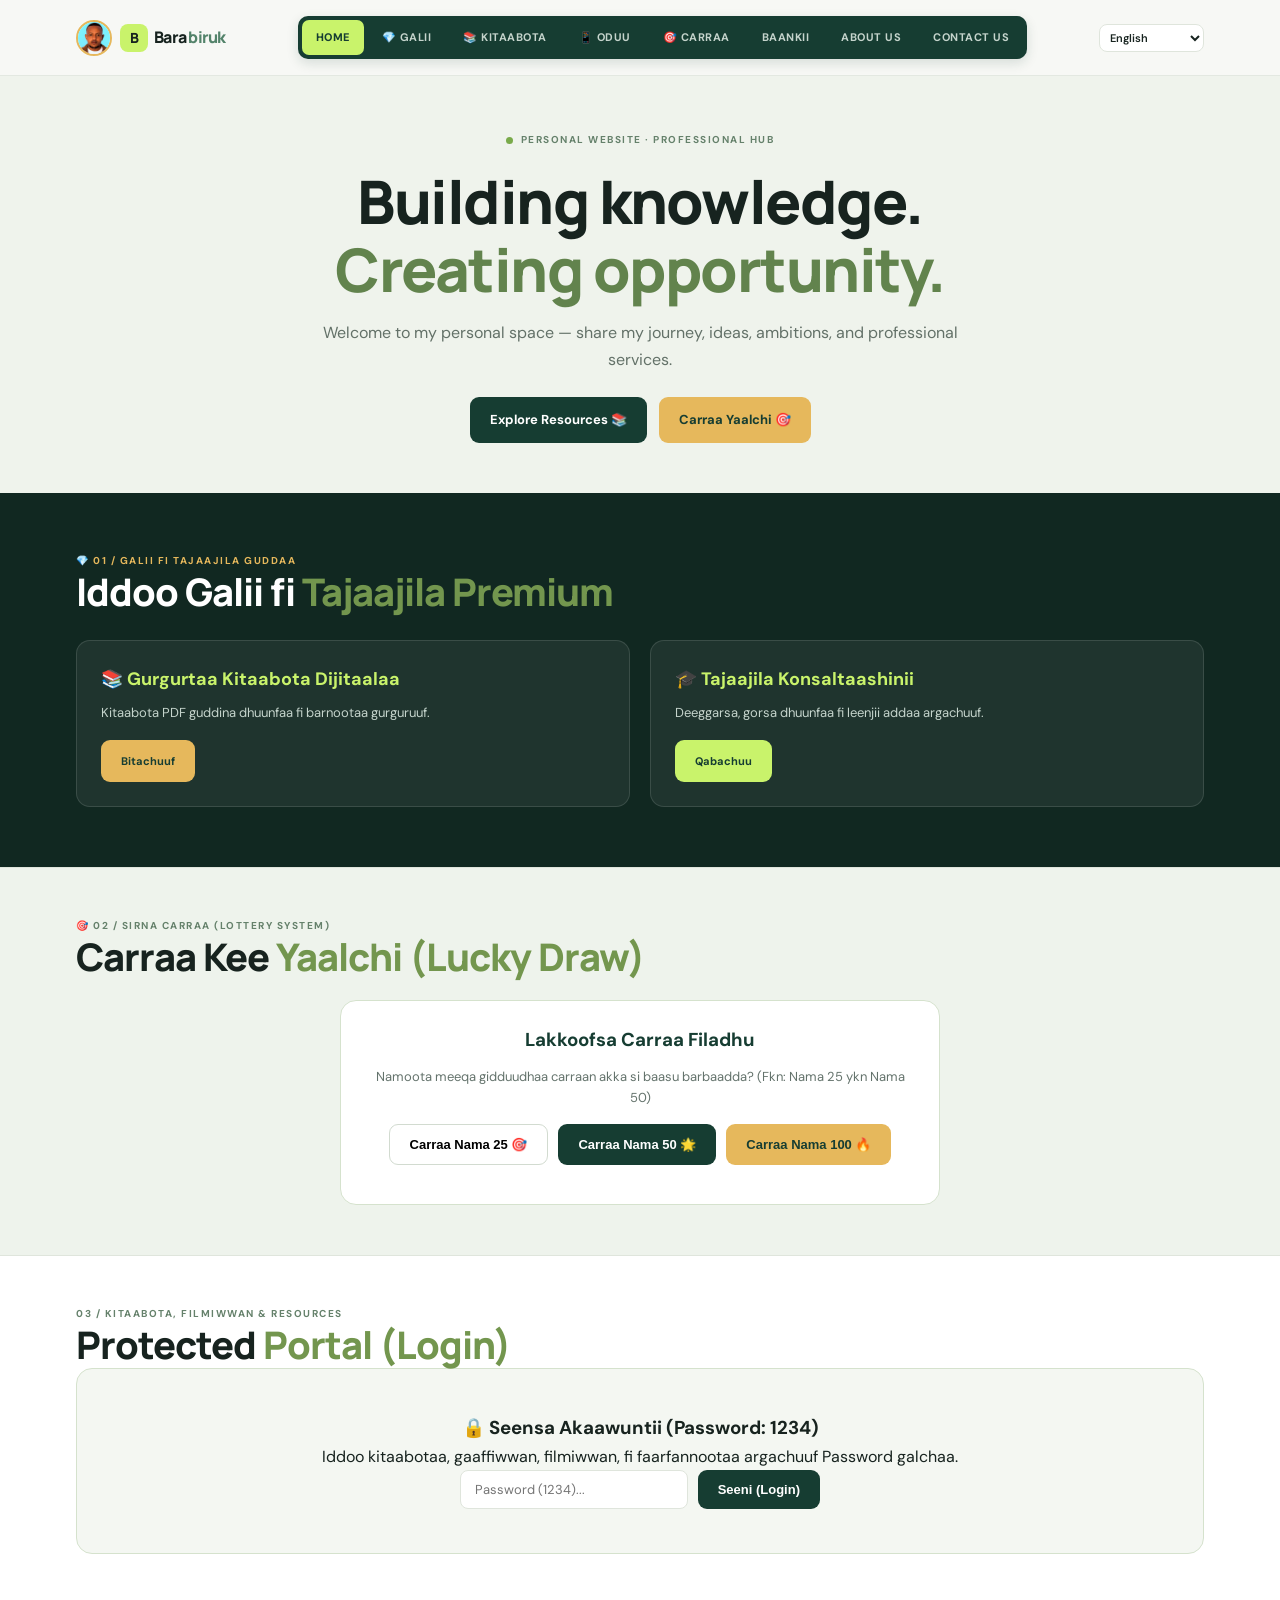
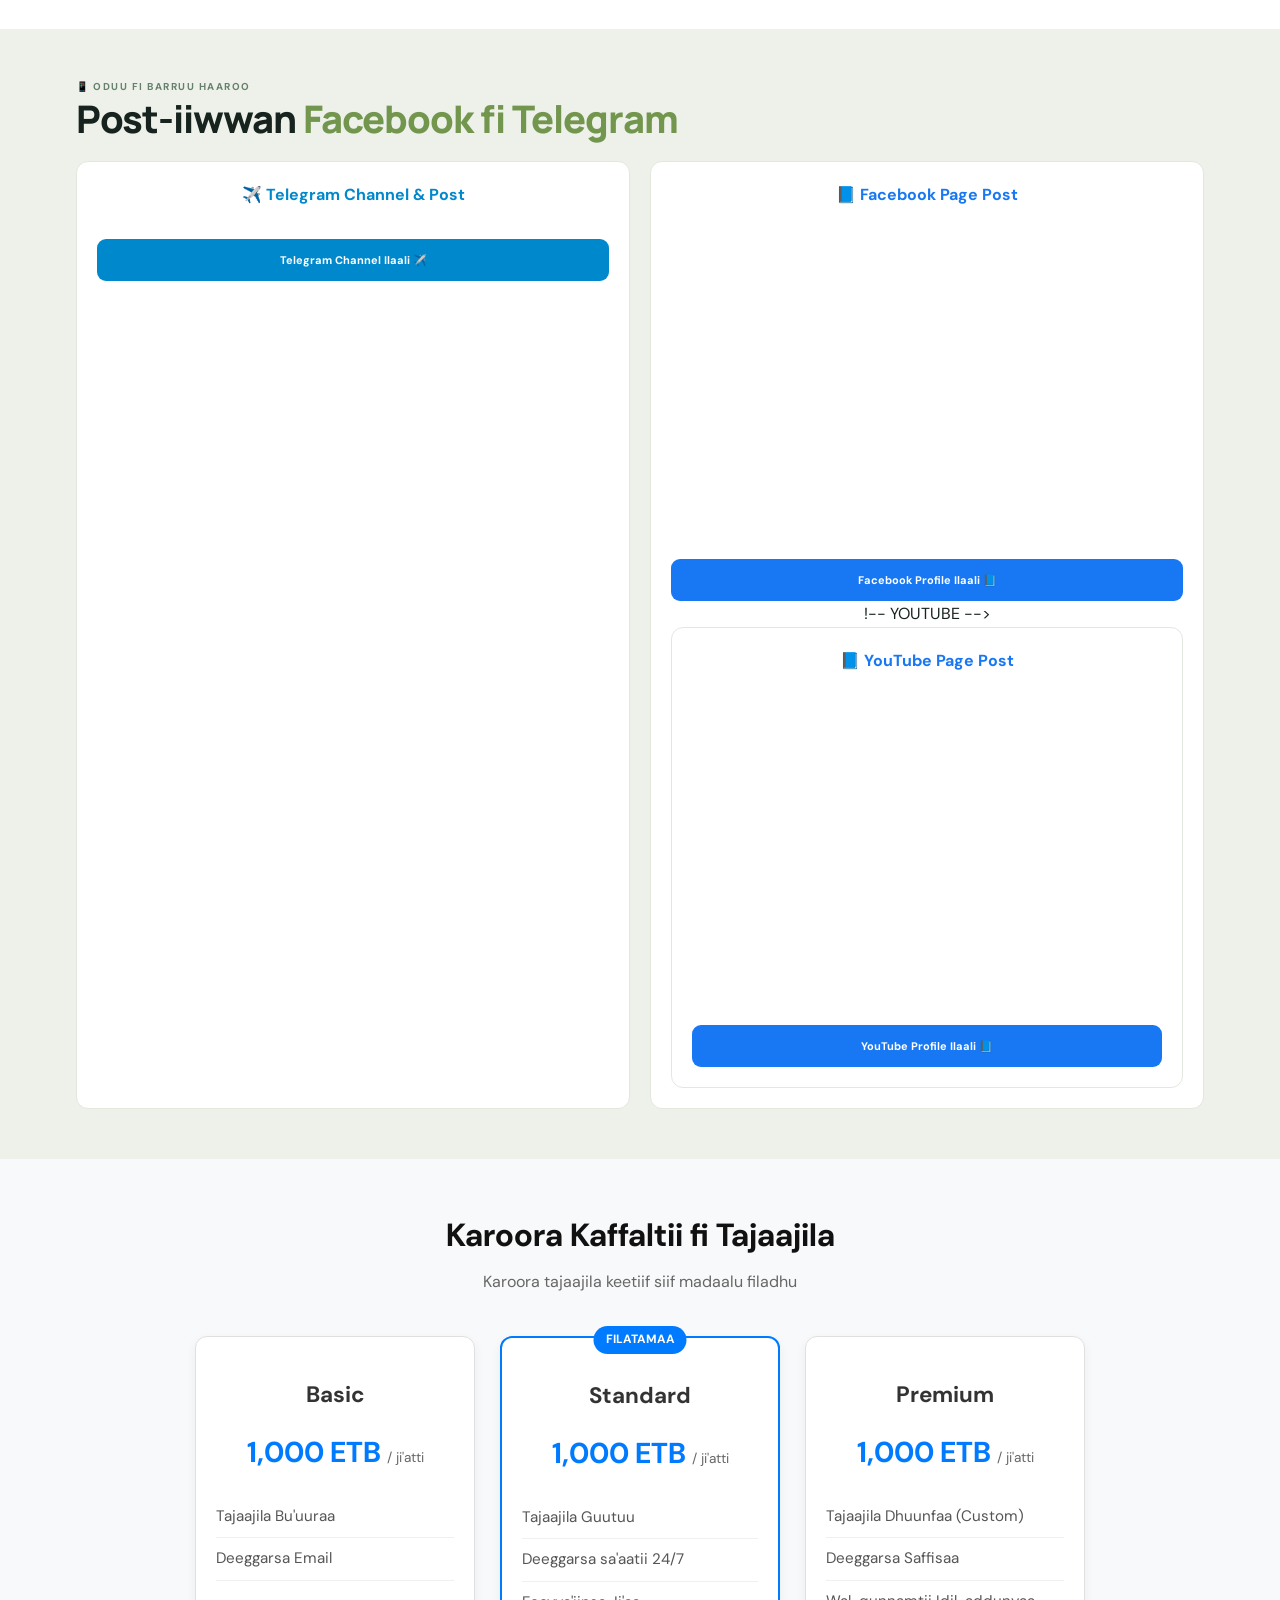
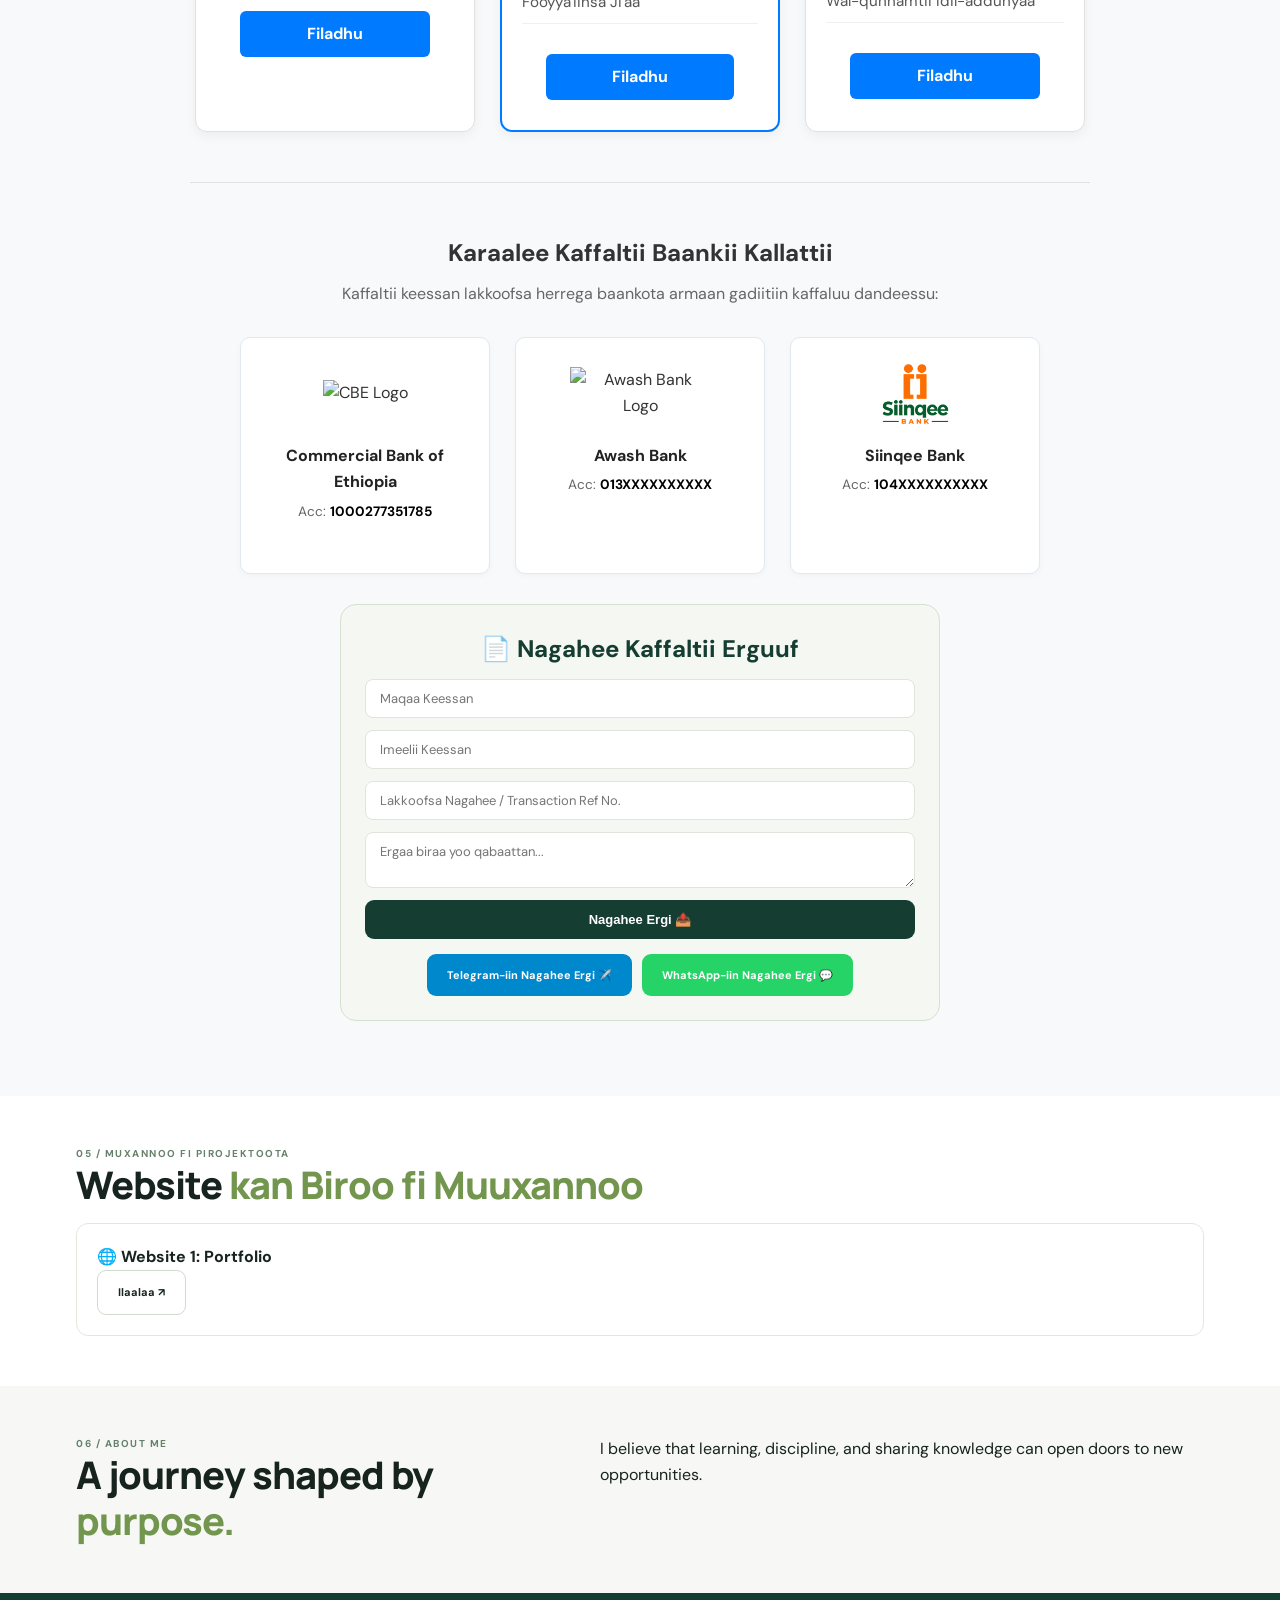
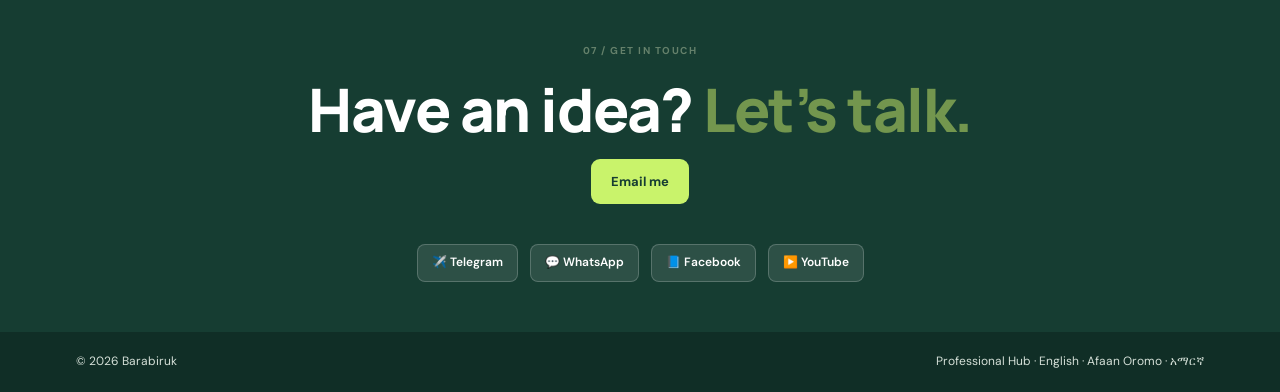
==== commit b60b5188: "Update index.html" ====
--- a/index.html
+++ b/index.html
@@ -479,6 +479,16 @@
             </div>
             <div style="margin-top:15px;">
               <a href="https://www.facebook.com/biruk.ajema.92" target="_blank" class="button" style="background:#1877f2; color:#fff; font-size:11px; width:100%;">Facebook Profile Ilaali 📘</a>
+          !-- YOUTUBE -->
+          <div class="portal-item" style="text-align:center;">
+            <h3 style="color:#1877f2; margin-bottom:15px; font-size:16px;">📘 YouTube Page Post</h3>
+            <div style="width:100%; overflow:hidden; display:flex; justify-content:center;">
+              <iframe src="https://www.YouTube.com/plugins/post.php?href=https%3A%2F%2Fwww.YouTube/@BirukAjemaBalcha.92&show_text=true&width=300" width="100%" height="320" style="border:none;overflow:hidden;max-width:500px;" scrolling="no" frameborder="0" allowfullscreen="true" allow="autoplay; clipboard-write; encrypted-media; picture-in-picture; web-share"></iframe>
+            </div>
+            <div style="margin-top:15px;">
+              <a href="https://www.YouTube.com/@BirukAjemaBalcha" target="_blank" class="button" style="background:#1877f2; color:#fff; font-size:11px; width:100%;">YouTube Profile Ilaali 📘</a>
+            </div>
+            
             </div>
           </div>
         </div>
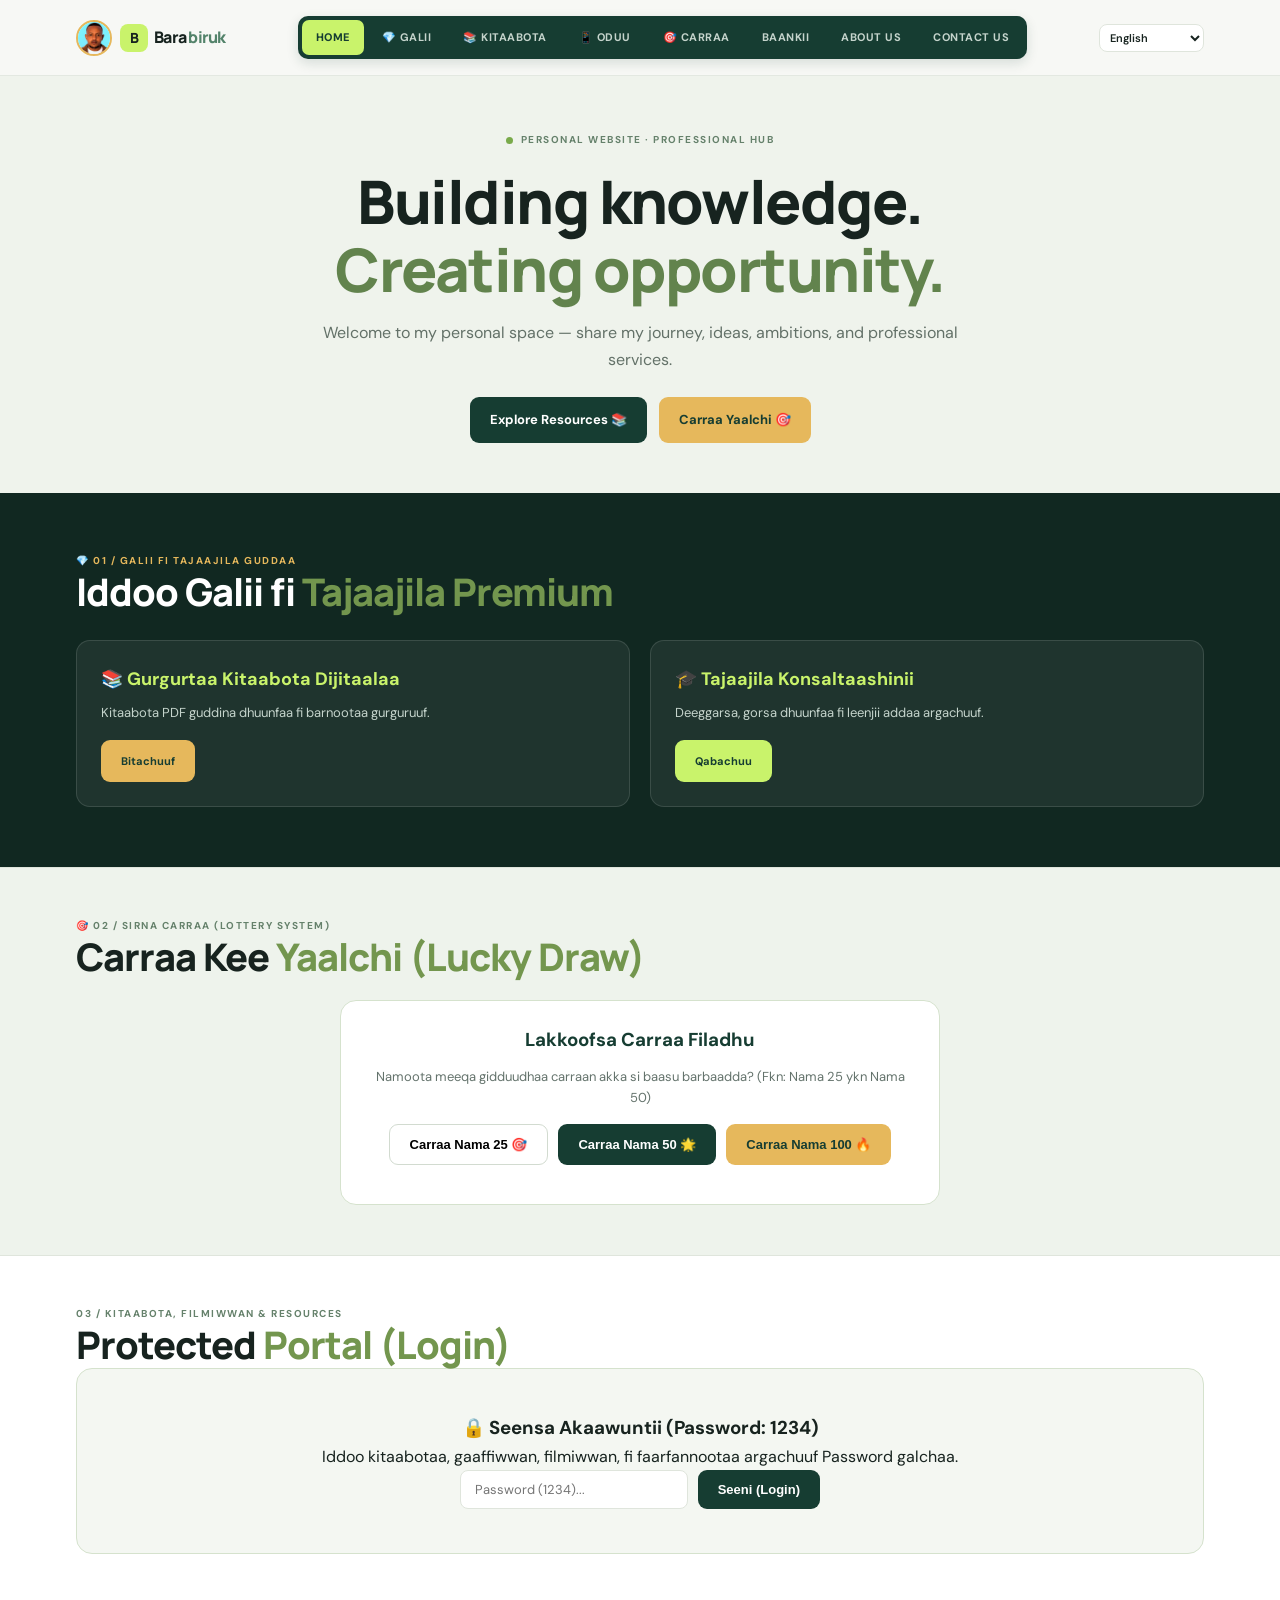
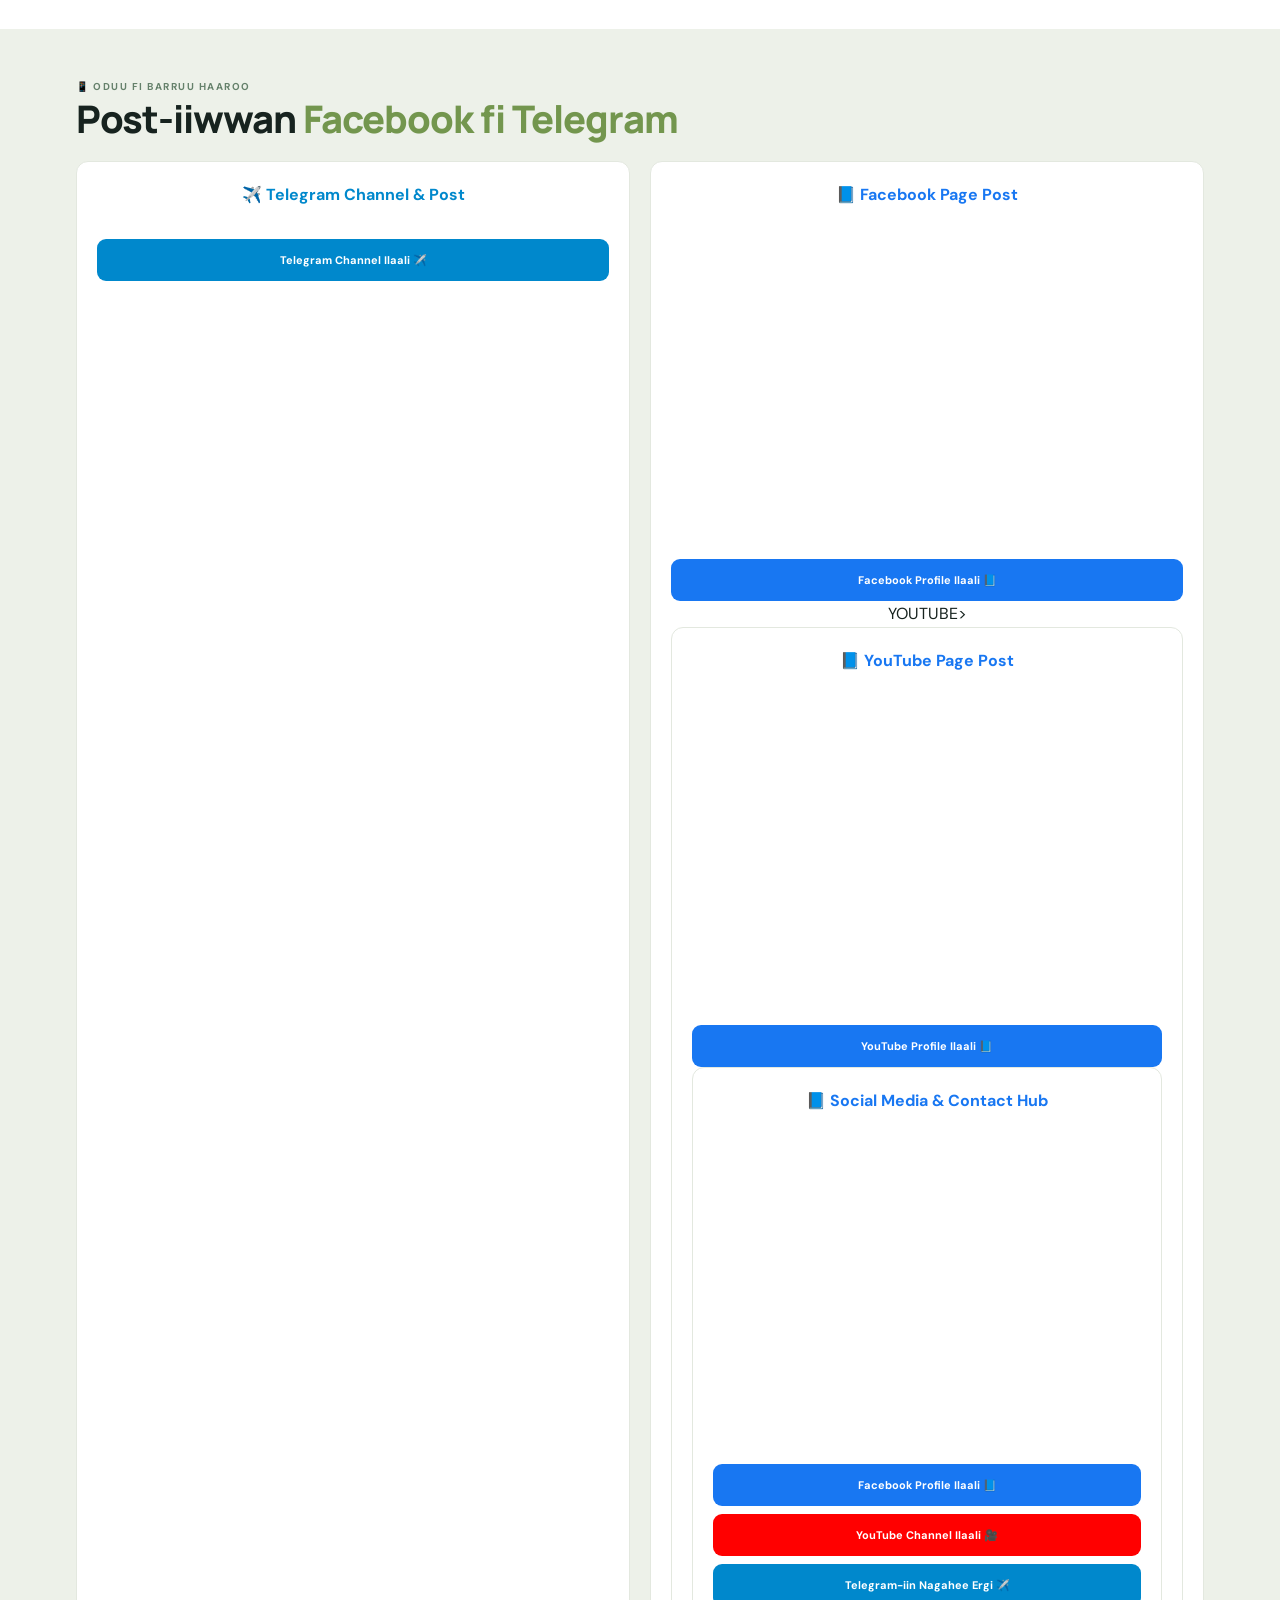
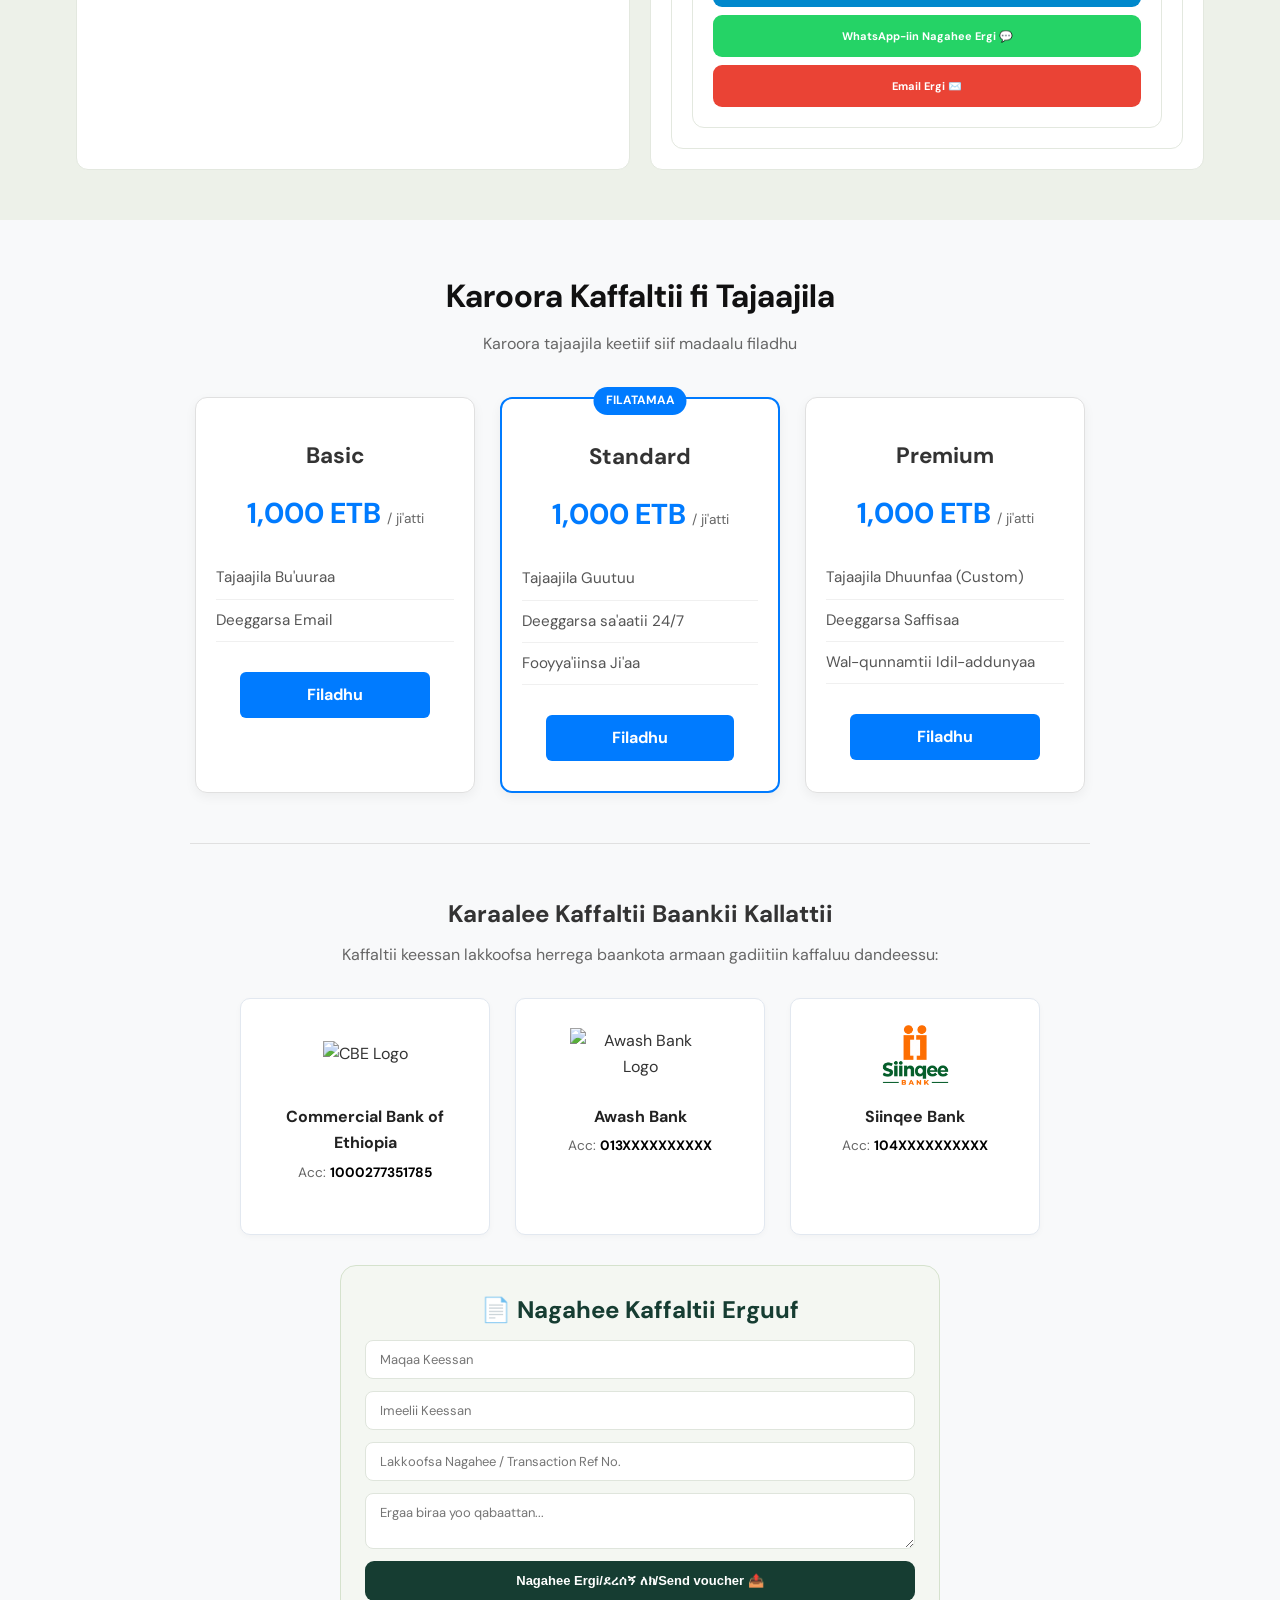
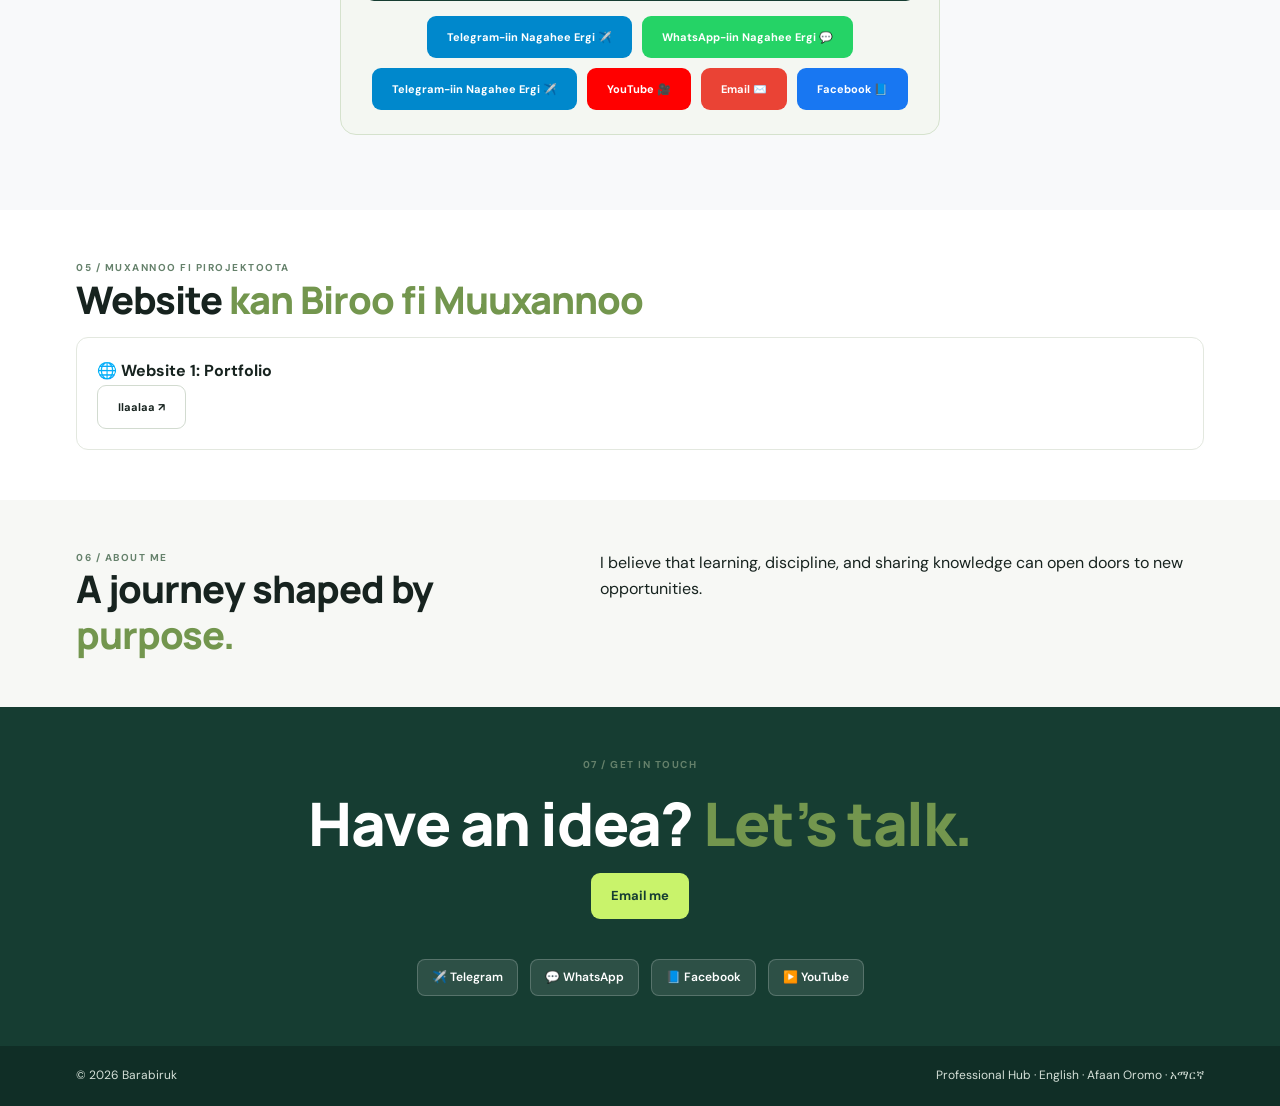
==== commit 9d8c7152: "Update index.html" ====
--- a/index.html
+++ b/index.html
@@ -479,7 +479,7 @@
             </div>
             <div style="margin-top:15px;">
               <a href="https://www.facebook.com/biruk.ajema.92" target="_blank" class="button" style="background:#1877f2; color:#fff; font-size:11px; width:100%;">Facebook Profile Ilaali 📘</a>
-          !-- YOUTUBE -->
+          YOUTUBE>
           <div class="portal-item" style="text-align:center;">
             <h3 style="color:#1877f2; margin-bottom:15px; font-size:16px;">📘 YouTube Page Post</h3>
             <div style="width:100%; overflow:hidden; display:flex; justify-content:center;">
@@ -488,7 +488,23 @@
             <div style="margin-top:15px;">
               <a href="https://www.YouTube.com/@BirukAjemaBalcha" target="_blank" class="button" style="background:#1877f2; color:#fff; font-size:11px; width:100%;">YouTube Profile Ilaali 📘</a>
             </div>
-            
+            <!-- FACEBOOK BOX -->
+<div class="portal-item" style="text-align:center;">
+  <h3 style="color:#1877f2; margin-bottom:15px; font-size:16px;">📘 Social Media & Contact Hub</h3>
+  <div style="width:100%; overflow:hidden; display:flex; justify-content:center;">
+    <iframe src="https://www.facebook.com/plugins/post.php?href=https%3A%2F%2Fwww.facebook.com%2Fbiruk.ajema.92&show_text=true&width=300" width="100%" height="320" style="border:none;overflow:hidden;max-width:500px;" scrolling="no" frameborder="0" allowfullscreen="true" allow="autoplay; clipboard-write; encrypted-media; picture-in-picture; web-share"></iframe>
+  </div>
+  
+  <!-- Hidhawwan Haaraa Dabalaman -->
+  <div style="margin-top:15px; display:flex; flex-direction:column; gap:8px;">
+    <a href="https://www.facebook.com/biruk.ajema.92" target="_blank" class="button" style="background:#1877f2; color:#fff; font-size:11px; width:100%;">Facebook Profile Ilaali 📘</a>
+    <a href="https://www.youtube.com/@BirukAjemaBalcha" target="_blank" class="button" style="background:#FF0000; color:#fff; font-size:11px; width:100%;">YouTube Channel Ilaali 🎥</a>
+    <a href="https://t.me/BRKJMBLCH" target="_blank" class="button" style="background:#0088cc; color:#fff; font-size:11px; width:100%;">Telegram-iin Nagahee Ergi ✈️</a>
+    <a href="https://wa.me/251900000000?text=Akam,%20nagahee%20kaffaltii%20qabadheen%20dhufe." target="_blank" class="button" style="background:#25D366; color:#fff; font-size:11px; width:100%;">WhatsApp-iin Nagahee Ergi 💬</a>
+    <a href="mailto:barabiruuk@Gmail.com" class="button" style="background:#EA4335; color:#fff; font-size:11px; width:100%;">Email Ergi ✉️</a>
+  </div>
+</div>
+
             </div>
           </div>
         </div>
@@ -585,12 +601,17 @@
             <input type="email" name="email" class="form-control" placeholder="Imeelii Keessan" required id="emailInput">
             <input type="text" name="transaction_ref" class="form-control" placeholder="Lakkoofsa Nagahee / Transaction Ref No." required>
             <textarea name="message" class="form-control" rows="2" placeholder="Ergaa biraa yoo qabaattan..."></textarea>
-            <button type="submit" class="button button-primary" style="width:100%;" data-i18n="sendReceiptBtn">Nagahee Ergi 📤</button>
+            <button type="submit" class="button button-primary" style="width:100%;" data-i18n="sendReceiptBtn">Nagahee Ergi/ደረሰኝ ለክ/Send voucher 📤</button>
           </form>
 
           <div style="display:flex; gap:10px; flex-wrap:wrap; justify-content:center; margin-top:15px;">
             <a href="https://t.me/BRKJMBLCH" target="_blank" class="button" style="background:#0088cc; color:#fff; font-size:11px;">Telegram-iin Nagahee Ergi ✈️</a>
             <a href="https://wa.me/251900000000?text=Akam,%20nagahee%20kaffaltii%20qabadheen%20dhufe." target="_blank" class="button" style="background:#25D366; color:#fff; font-size:11px;">WhatsApp-iin Nagahee Ergi 💬</a>
+          <a href="https://t.me/BRKJMBLCH" target="_blank" class="button" style="background:#0088cc; color:#fff; font-size:11px;">Telegram-iin Nagahee Ergi ✈️</a>
+<a href="https://www.youtube.com/@BirukAjemaBalcha" target="_blank" class="button" style="background:#FF0000; color:#fff; font-size:11px;">YouTube 🎥</a>
+<a href="mailto:barabiruuk@Gmail.com" class="button" style="background:#EA4335; color:#fff; font-size:11px;">Email ✉️</a>
+<a href="https://www.facebook.com/biruk.ajema.92" target="_blank" class="button" style="background:#1877F2; color:#fff; font-size:11px;">Facebook 📘</a>
+
           </div>
         </div>
       </div>
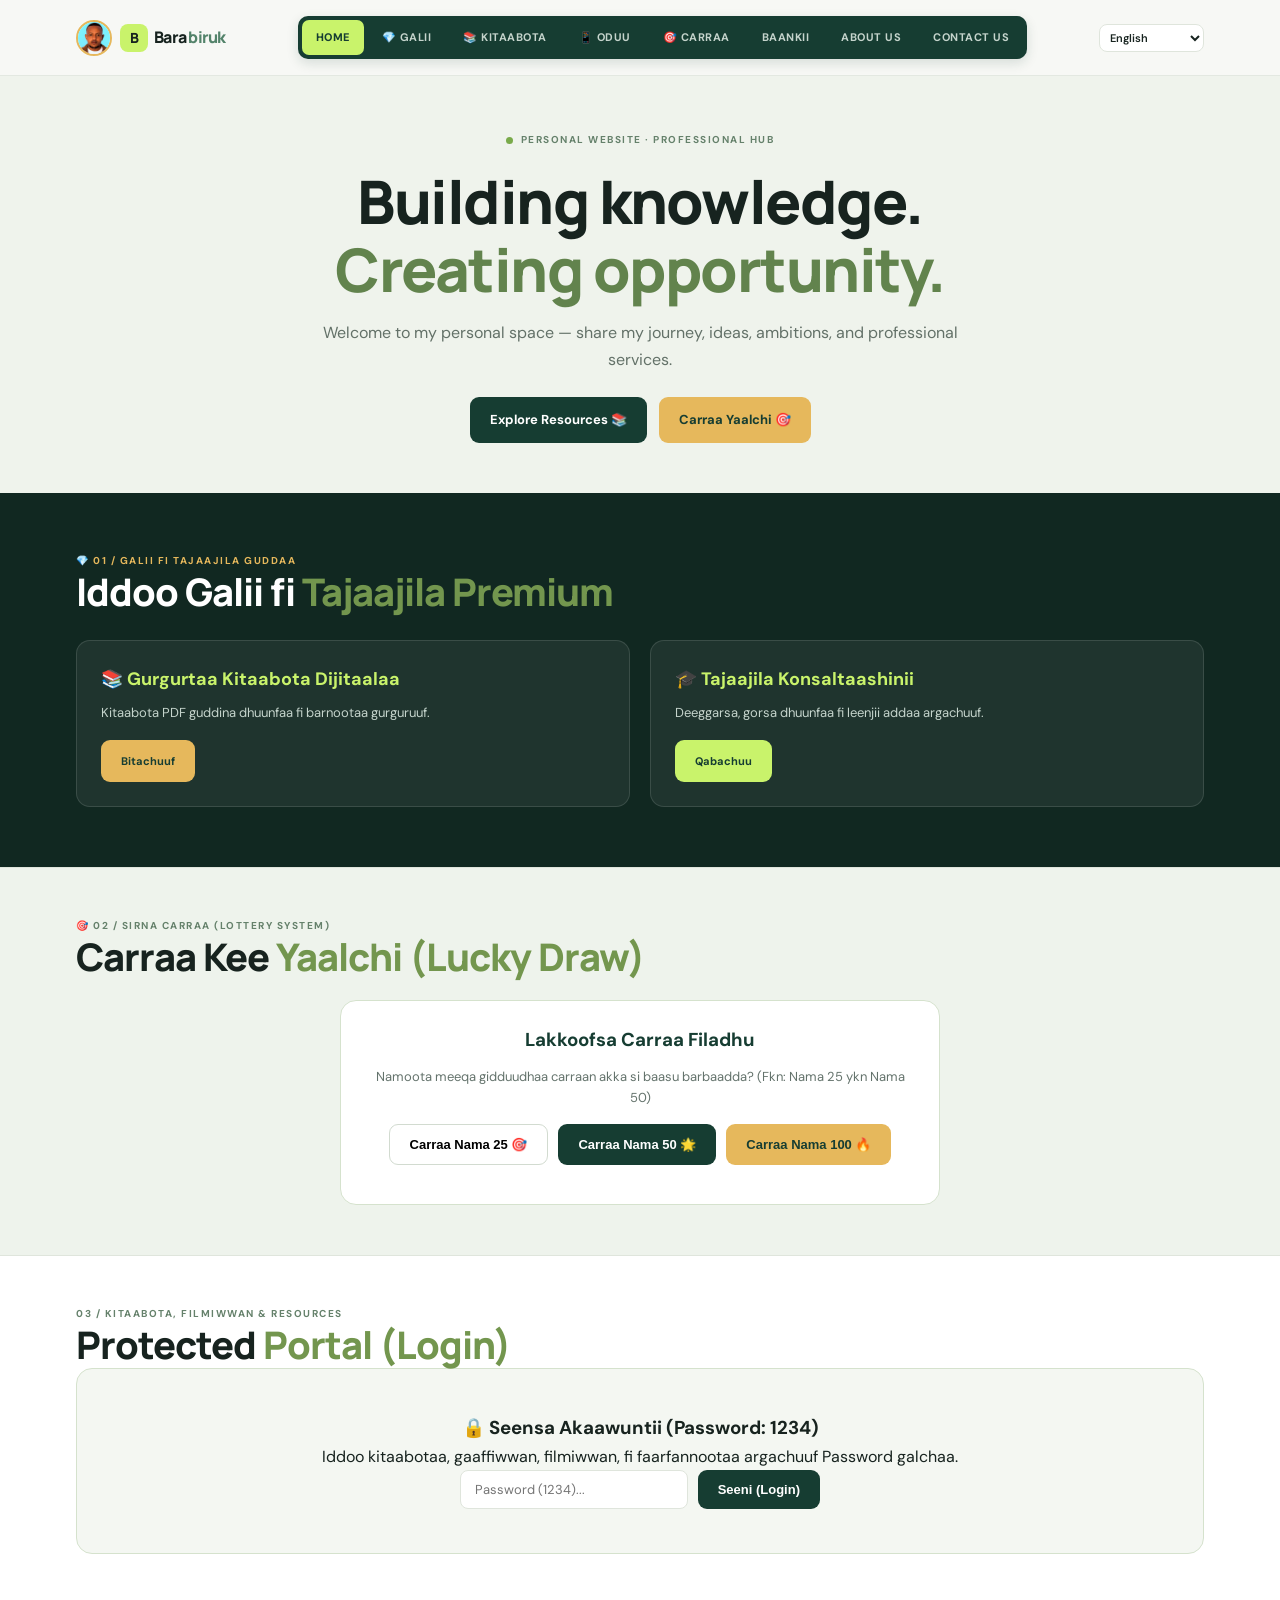
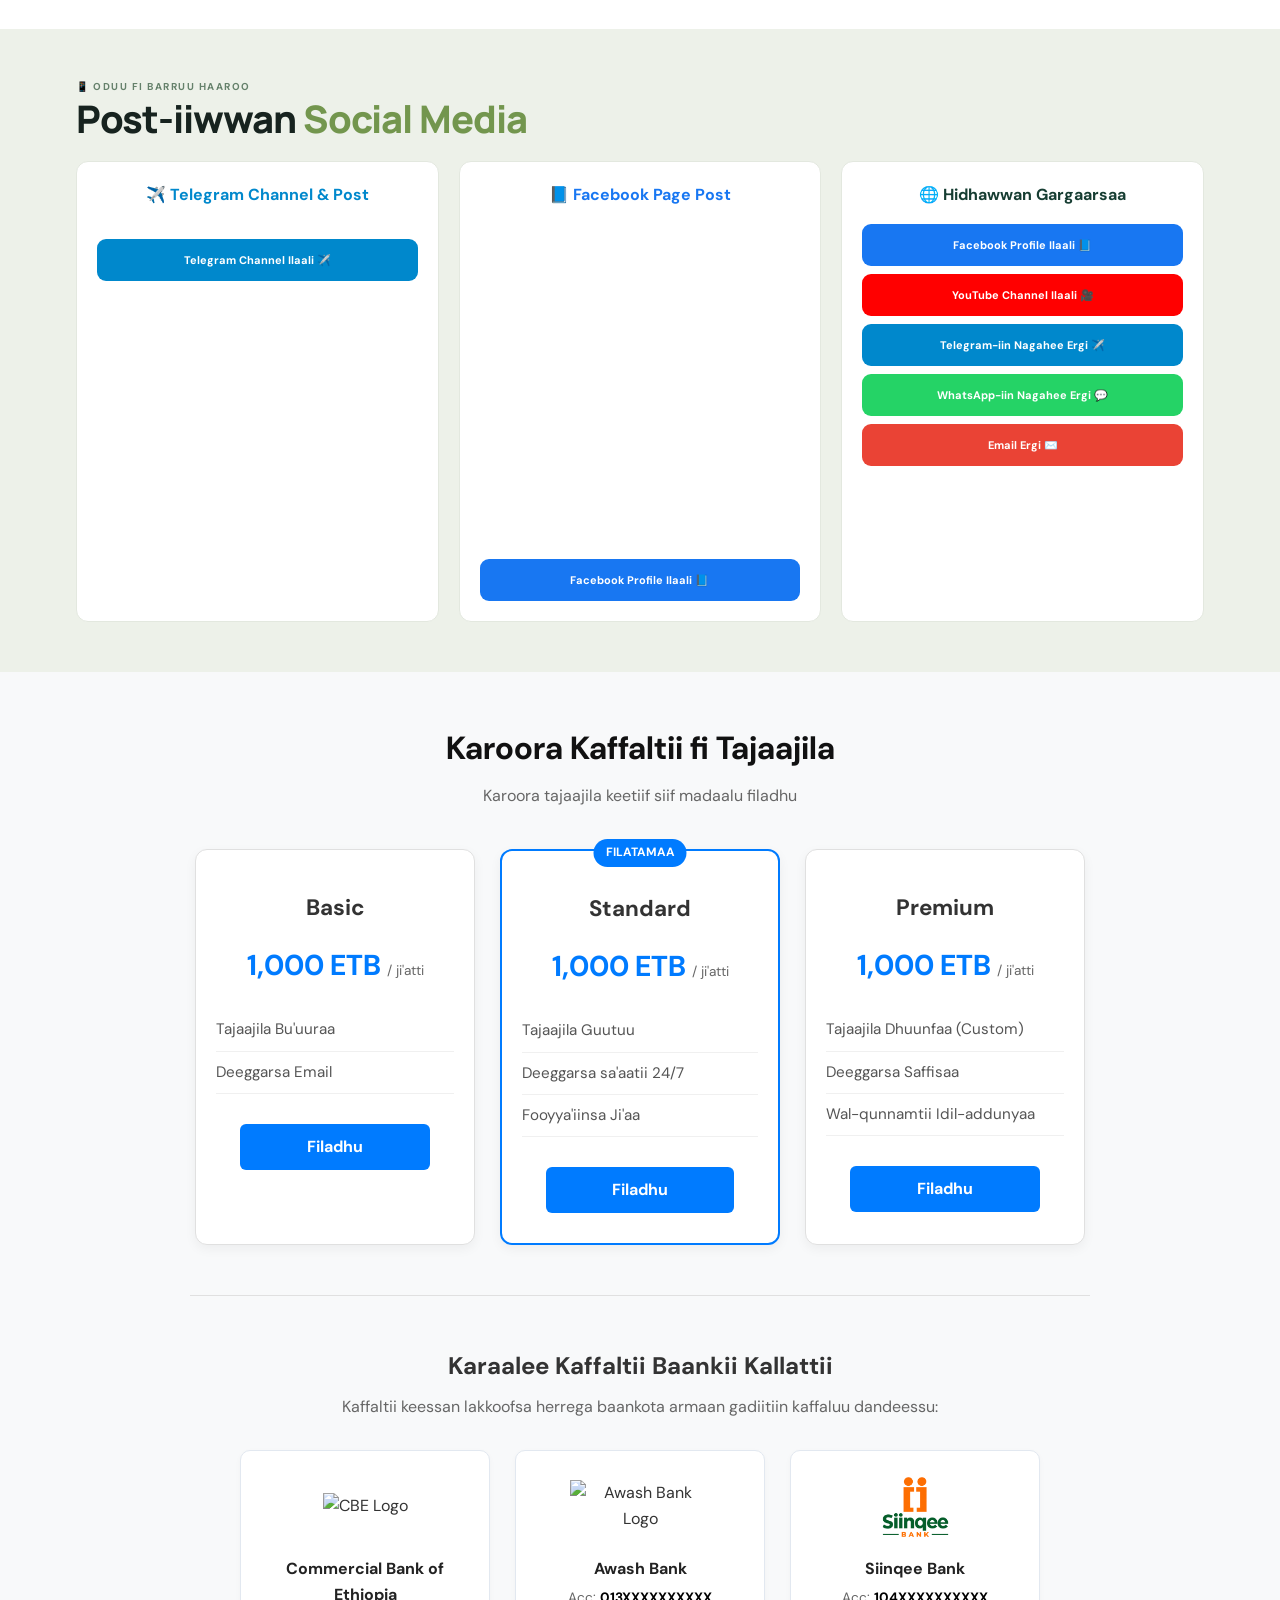
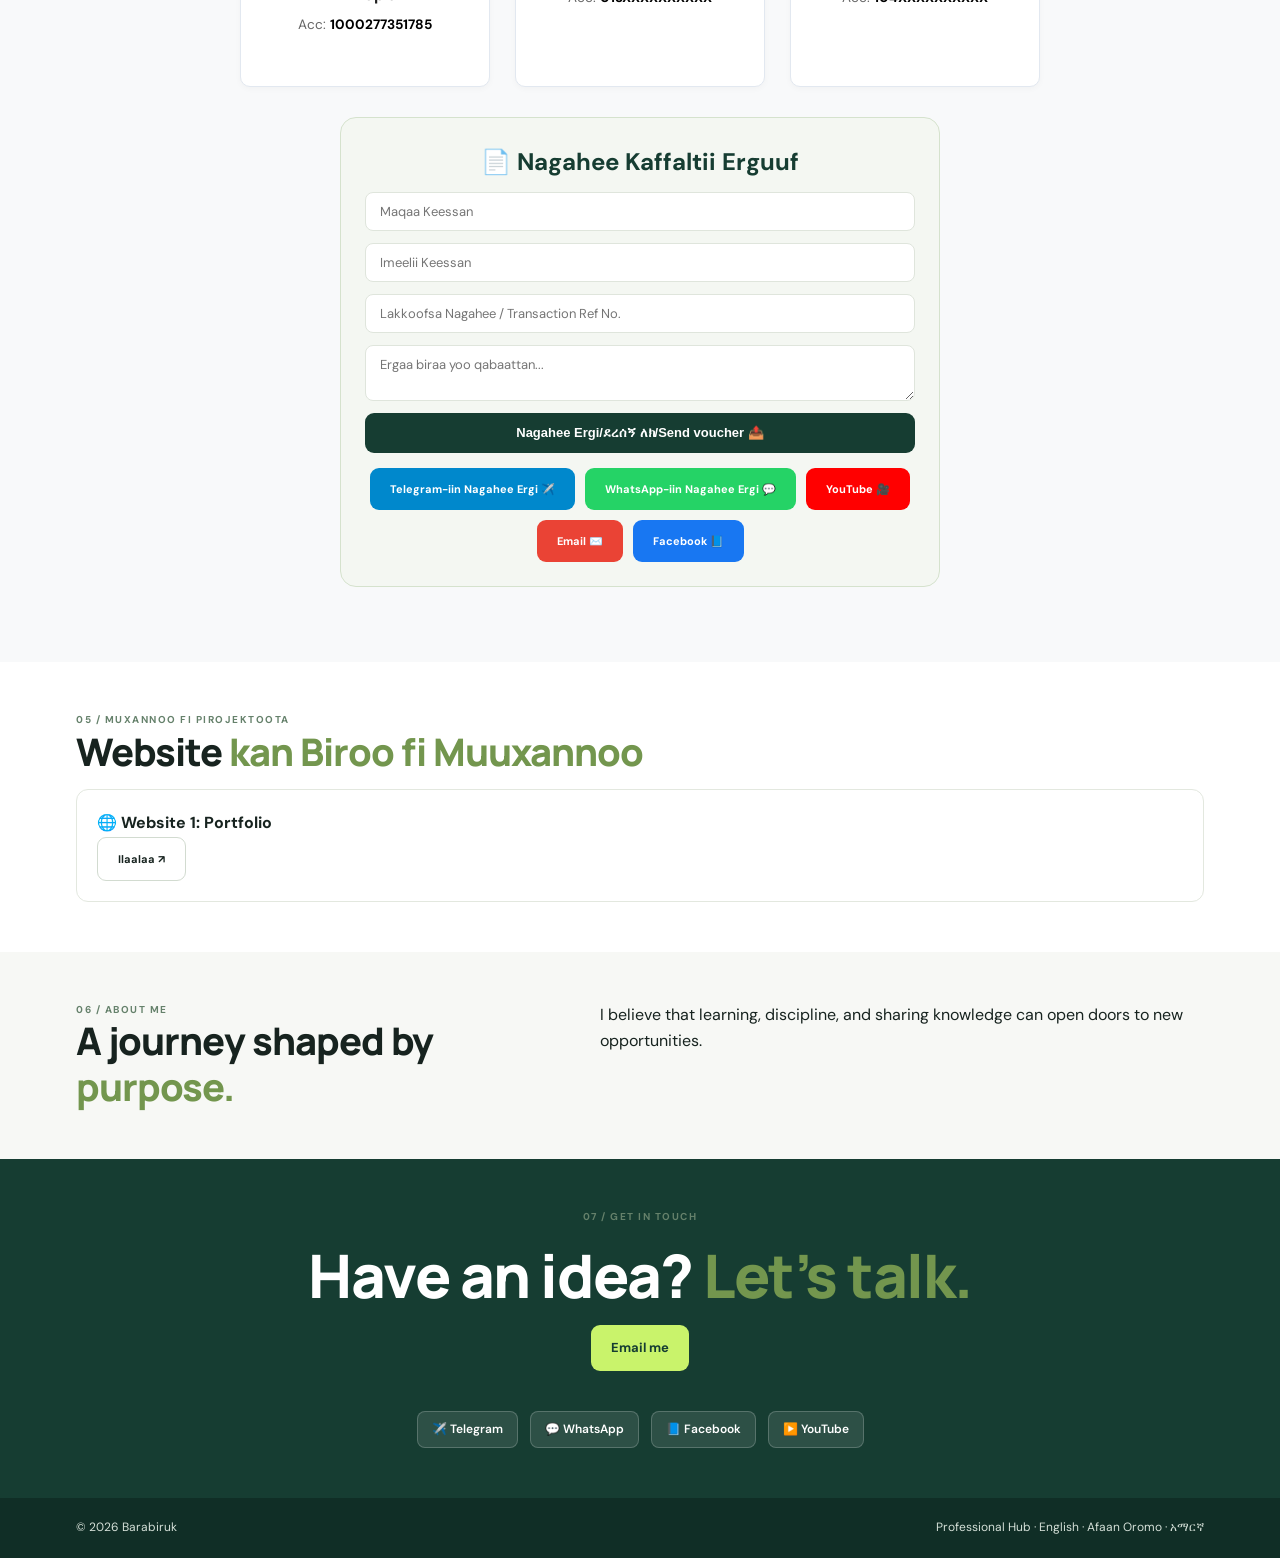
==== commit 102a55be: "Refactor social media feeds section in index.html" ====
--- a/index.html
+++ b/index.html
@@ -443,7 +443,7 @@
               <div style="margin-top:10px;">
                 <p style="font-size:11px; font-weight:700; color:var(--deep);">🎶 Faarfannaa 01</p>
                 <audio controls style="width:100%; margin-top:4px;">
-                  <source src="faarfannaa1.mp3" type="audio/mpeg">
+                  <source src="826c7cf43a2140828610c2f8f6646ceb_1770144892631.mp4" type="audio/mpeg">
                   Browser kee audio kana hin deeggaru.
                 </audio>
               </div>
@@ -453,11 +453,11 @@
       </div>
     </section>
 
-    <!-- SOCIAL MEDIA FEEDS SECTION (FIXED EMBEDS) -->
+    <!-- SOCIAL MEDIA FEEDS SECTION -->
     <section class="section" id="social-feeds" style="background:#edf1e9;">
       <div class="container">
         <div class="section-kicker">📱 ODUU FI BARRUU HAAROO</div>
-        <h2 class="section-title">Post-iiwwan <em>Facebook fi Telegram</em></h2>
+        <h2 class="section-title">Post-iiwwan <em>Social Media</em></h2>
         
         <div class="portal-grid" style="margin-top:20px;">
           <!-- TELEGRAM BOX -->
@@ -479,32 +479,18 @@
             </div>
             <div style="margin-top:15px;">
               <a href="https://www.facebook.com/biruk.ajema.92" target="_blank" class="button" style="background:#1877f2; color:#fff; font-size:11px; width:100%;">Facebook Profile Ilaali 📘</a>
-          YOUTUBE>
+            </div>
+          </div>
+
+          <!-- CONTACT & SOCIAL HUB -->
           <div class="portal-item" style="text-align:center;">
-            <h3 style="color:#1877f2; margin-bottom:15px; font-size:16px;">📘 YouTube Page Post</h3>
-            <div style="width:100%; overflow:hidden; display:flex; justify-content:center;">
-              <iframe src="https://www.YouTube.com/plugins/post.php?href=https%3A%2F%2Fwww.YouTube/@BirukAjemaBalcha.92&show_text=true&width=300" width="100%" height="320" style="border:none;overflow:hidden;max-width:500px;" scrolling="no" frameborder="0" allowfullscreen="true" allow="autoplay; clipboard-write; encrypted-media; picture-in-picture; web-share"></iframe>
-            </div>
-            <div style="margin-top:15px;">
-              <a href="https://www.YouTube.com/@BirukAjemaBalcha" target="_blank" class="button" style="background:#1877f2; color:#fff; font-size:11px; width:100%;">YouTube Profile Ilaali 📘</a>
-            </div>
-            <!-- FACEBOOK BOX -->
-<div class="portal-item" style="text-align:center;">
-  <h3 style="color:#1877f2; margin-bottom:15px; font-size:16px;">📘 Social Media & Contact Hub</h3>
-  <div style="width:100%; overflow:hidden; display:flex; justify-content:center;">
-    <iframe src="https://www.facebook.com/plugins/post.php?href=https%3A%2F%2Fwww.facebook.com%2Fbiruk.ajema.92&show_text=true&width=300" width="100%" height="320" style="border:none;overflow:hidden;max-width:500px;" scrolling="no" frameborder="0" allowfullscreen="true" allow="autoplay; clipboard-write; encrypted-media; picture-in-picture; web-share"></iframe>
-  </div>
-  
-  <!-- Hidhawwan Haaraa Dabalaman -->
-  <div style="margin-top:15px; display:flex; flex-direction:column; gap:8px;">
-    <a href="https://www.facebook.com/biruk.ajema.92" target="_blank" class="button" style="background:#1877f2; color:#fff; font-size:11px; width:100%;">Facebook Profile Ilaali 📘</a>
-    <a href="https://www.youtube.com/@BirukAjemaBalcha" target="_blank" class="button" style="background:#FF0000; color:#fff; font-size:11px; width:100%;">YouTube Channel Ilaali 🎥</a>
-    <a href="https://t.me/BRKJMBLCH" target="_blank" class="button" style="background:#0088cc; color:#fff; font-size:11px; width:100%;">Telegram-iin Nagahee Ergi ✈️</a>
-    <a href="https://wa.me/251900000000?text=Akam,%20nagahee%20kaffaltii%20qabadheen%20dhufe." target="_blank" class="button" style="background:#25D366; color:#fff; font-size:11px; width:100%;">WhatsApp-iin Nagahee Ergi 💬</a>
-    <a href="mailto:barabiruuk@Gmail.com" class="button" style="background:#EA4335; color:#fff; font-size:11px; width:100%;">Email Ergi ✉️</a>
-  </div>
-</div>
-
+            <h3 style="color:var(--deep); margin-bottom:15px; font-size:16px;">🌐 Hidhawwan Gargaarsaa</h3>
+            <div style="margin-top:15px; display:flex; flex-direction:column; gap:8px;">
+              <a href="https://www.facebook.com/biruk.ajema.92" target="_blank" class="button" style="background:#1877f2; color:#fff; font-size:11px; width:100%;">Facebook Profile Ilaali 📘</a>
+              <a href="https://www.youtube.com/@BirukAjemaBalcha" target="_blank" class="button" style="background:#FF0000; color:#fff; font-size:11px; width:100%;">YouTube Channel Ilaali 🎥</a>
+              <a href="https://t.me/BRKJMBLCH" target="_blank" class="button" style="background:#0088cc; color:#fff; font-size:11px; width:100%;">Telegram-iin Nagahee Ergi ✈️</a>
+              <a href="https://wa.me/251900000000?text=Akam,%20nagahee%20kaffaltii%20qabadheen%20dhufe." target="_blank" class="button" style="background:#25D366; color:#fff; font-size:11px; width:100%;">WhatsApp-iin Nagahee Ergi 💬</a>
+              <a href="mailto:barabiruuk@Gmail.com" class="button" style="background:#EA4335; color:#fff; font-size:11px; width:100%;">Email Ergi ✉️</a>
             </div>
           </div>
         </div>
@@ -607,11 +593,9 @@
           <div style="display:flex; gap:10px; flex-wrap:wrap; justify-content:center; margin-top:15px;">
             <a href="https://t.me/BRKJMBLCH" target="_blank" class="button" style="background:#0088cc; color:#fff; font-size:11px;">Telegram-iin Nagahee Ergi ✈️</a>
             <a href="https://wa.me/251900000000?text=Akam,%20nagahee%20kaffaltii%20qabadheen%20dhufe." target="_blank" class="button" style="background:#25D366; color:#fff; font-size:11px;">WhatsApp-iin Nagahee Ergi 💬</a>
-          <a href="https://t.me/BRKJMBLCH" target="_blank" class="button" style="background:#0088cc; color:#fff; font-size:11px;">Telegram-iin Nagahee Ergi ✈️</a>
-<a href="https://www.youtube.com/@BirukAjemaBalcha" target="_blank" class="button" style="background:#FF0000; color:#fff; font-size:11px;">YouTube 🎥</a>
-<a href="mailto:barabiruuk@Gmail.com" class="button" style="background:#EA4335; color:#fff; font-size:11px;">Email ✉️</a>
-<a href="https://www.facebook.com/biruk.ajema.92" target="_blank" class="button" style="background:#1877F2; color:#fff; font-size:11px;">Facebook 📘</a>
-
+            <a href="https://www.youtube.com/@BirukAjemaBalcha" target="_blank" class="button" style="background:#FF0000; color:#fff; font-size:11px;">YouTube 🎥</a>
+            <a href="mailto:barabiruuk@Gmail.com" class="button" style="background:#EA4335; color:#fff; font-size:11px;">Email ✉️</a>
+            <a href="https://www.facebook.com/biruk.ajema.92" target="_blank" class="button" style="background:#1877F2; color:#fff; font-size:11px;">Facebook 📘</a>
           </div>
         </div>
       </div>
